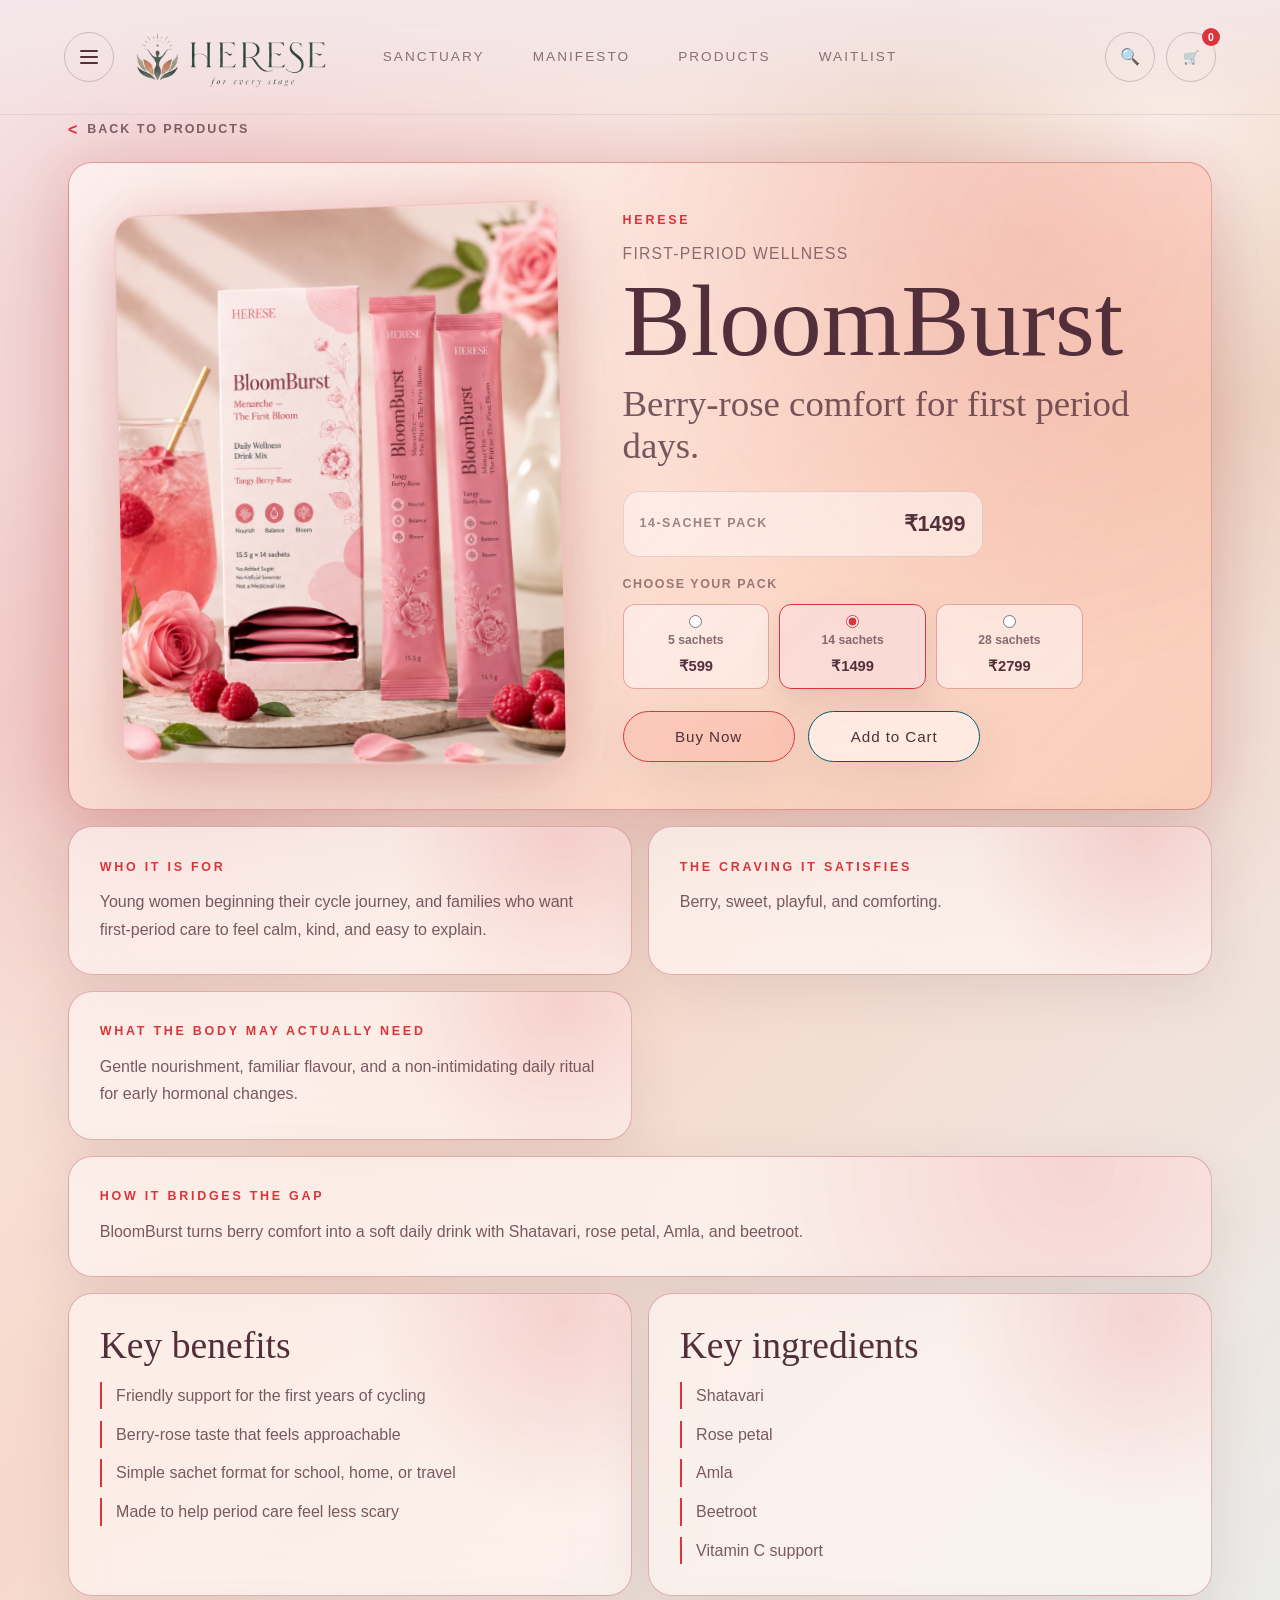
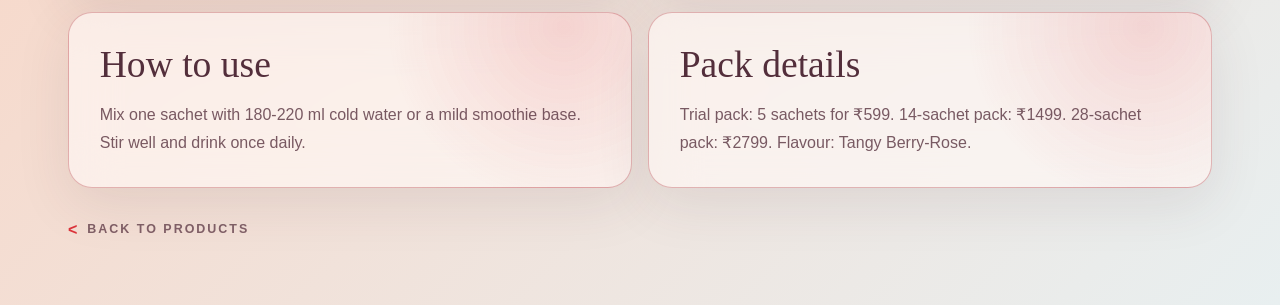
==== products/bloomburst.html @ 7f107f5d "Tune tablet nav and mobile performance" ====
<!DOCTYPE html>
<html lang="en">
<head>
  <meta charset="UTF-8" />
  <meta name="viewport" content="width=device-width, initial-scale=1.0" />
  <title>BloomBurst | HERESE Product Detail</title>
  <meta name="description" content="BloomBurst by HERESE - first-period wellness in a gentle berry-rose daily ritual." />
  <link rel="icon" type="image/svg+xml" href="../assets/favicon.svg" />
  <link rel="stylesheet" href="../css/index.css?v=tablet-nav-perf-20260602a" />
</head>
<body class="product-page" data-product="bloomburst">
  <nav id="main-nav" class="main-nav" aria-label="Primary">
    <a class="nav-logo" href="../index.html#hero" aria-label="HERESE home">
      <img src="../assets/herese_horizontal_no_bg.png?v=herese-png-20260601a" alt="HERESE for every stage" class="nav-logo-img" width="625" height="191" decoding="async" fetchpriority="high" />
    </a>
    <div class="nav-links">
      <a href="../index.html#hero">Sanctuary</a>
      <a href="../index.html#manifesto">Manifesto</a>
      <a href="../index.html#lifecycle">Products</a>
      <a href="../index.html#waitlist">Waitlist</a>
    </div>
    <div class="nav-actions">
      <a id="search-btn" class="nav-icon-btn search-btn" href="../index.html#lifecycle" aria-label="Search products">
        <span class="search-icon" aria-hidden="true">&#128269;</span>
      </a>
      <button id="cart-btn" class="cart-btn" type="button" aria-label="Open cart" aria-haspopup="dialog" aria-controls="cart-drawer" aria-expanded="false">
        <span class="cart-icon" aria-hidden="true">&#128722;</span>
        <span id="cart-count" class="cart-count" aria-live="polite" aria-atomic="true">0</span>
      </button>
    </div>
  </nav>

  <div id="cart-drawer" class="cart-drawer" role="dialog" aria-modal="true" aria-labelledby="cart-title" aria-hidden="true">
    <div class="cart-overlay" aria-hidden="true"></div>
    <div class="cart-content glass-card">
      <div class="cart-header">
        <h3 id="cart-title">Your Sanctuary Selection</h3>
        <button id="close-cart" class="close-btn" type="button" aria-label="Close cart">&times;</button>
      </div>
      <div id="cart-items" class="cart-items">
        <p class="empty-msg">Your cart is empty. Add a craving ritual.</p>
      </div>
      <div class="cart-footer">
        <div class="cart-total">
          <span>Total</span>
          <span id="total-amount" aria-live="polite">₹0</span>
        </div>
        <button id="checkout-btn" class="btn-liquid btn-primary full-width" type="button" disabled aria-disabled="true">
          <span class="btn-text">Proceed to Checkout</span>
          <span class="btn-shimmer"></span>
        </button>
        <p id="checkout-note" class="cart-note" aria-live="polite"></p>
      </div>
    </div>
  </div>

  <main class="product-detail-main">
    <a class="back-to-products" href="../index.html#lifecycle">Back to Products</a>
    <section class="product-detail-hero glass-card" aria-labelledby="product-name">
      <figure class="product-image-frame">
        <img id="product-image" class="product-detail-image" src="" alt="" width="1122" height="1402" decoding="async" fetchpriority="high" />
      </figure>
      <div class="product-detail-copy">
        <span id="product-brand" class="product-brand">HERESE</span>
        <p id="product-stage" class="product-stage"></p>
        <h1 id="product-name" class="product-detail-title"></h1>
        <p id="product-headline" class="product-headline"></p>
        <div class="product-price-row" aria-label="Product price">
          <span id="product-price-label"></span>
          <strong id="product-price"></strong>
        </div>
        <div class="product-action-row">
          <button id="product-buy-now" class="btn-liquid btn-primary" type="button" data-product-action>
            <span class="btn-text">Buy Now</span>
            <span class="btn-shimmer"></span>
          </button>
          <button id="product-add-cart" class="btn-liquid btn-secondary" type="button" data-product-action>
            <span class="btn-text">Add to Cart</span>
            <span class="btn-shimmer"></span>
          </button>
        </div>
      </div>
    </section>
    <section class="product-info-grid" aria-label="Product details">
      <article class="product-info-card glass-card"><span class="product-card-kicker">Who it is for</span><p id="product-for"></p></article>
      <article class="product-info-card glass-card"><span class="product-card-kicker">The craving it satisfies</span><p id="product-craving"></p></article>
      <article class="product-info-card glass-card"><span class="product-card-kicker">What the body may actually need</span><p id="product-need"></p></article>
      <article class="product-info-card glass-card product-info-card--wide"><span class="product-card-kicker">How it bridges the gap</span><p id="product-bridge"></p></article>
    </section>
    <section class="product-deep-grid" aria-label="Benefits ingredients and use">
      <article class="product-info-card glass-card"><h2>Key benefits</h2><ul id="product-benefits" class="product-detail-list"></ul></article>
      <article class="product-info-card glass-card"><h2>Key ingredients</h2><ul id="product-ingredients" class="product-detail-list"></ul></article>
      <article class="product-info-card glass-card"><h2>How to use</h2><p id="product-how"></p></article>
      <article class="product-info-card glass-card"><h2>Pack details</h2><p id="product-pack"></p></article>
    </section>
    <a class="back-to-products back-to-products--bottom" href="../index.html#lifecycle">Back to Products</a>
  </main>
  <script src="../js/site-ui.js?v=search-scroll-lock-20260602b" defer></script>
  <script src="../js/product-page.js?v=craving-packs-20260601a" defer></script>
</body>
</html>
---- css/index.css ----
/* ═══════════════════════════════════════════════════════════
   NECTARLY — THE SANCTUARY
   Design System: "Ethereal Botanical Sanctuary meets Biotech-Luxe"
   ═══════════════════════════════════════════════════════════ */

/* ─── DESIGN TOKENS ─── */
:root {
  --poppy-red: #DC343B;
  --crimson-pantone: #AE0F36;
  --chili-oil: #8F3D37;
  --crown-blue: #464B65;
  --bronze-mist: #9C7E41;
  --winterberry: #BE394F;
  --primrose-pink: #EED4D9;
  --lyons-blue: #005871;
  --fig: #532E3B;
  --pantone-162c: #FFBE9F;
  --pantone-9580c: #E1EFCE;
  --petal-cream: #F9D4C5;
  --orchid-mist: #E8D3EF;
  --aqua-mist: #D5EEF0;

  --ochre: var(--poppy-red);
  --ochre-glow: rgba(220, 52, 59, 0.22);
  --terracotta: var(--chili-oil);
  --terracotta-glow: rgba(143, 61, 55, 0.2);
  --deep-sage: var(--lyons-blue);
  --sage-glow: rgba(0, 88, 113, 0.18);
  --incandescent-rose: var(--winterberry);
  --rose-glow: rgba(190, 57, 79, 0.2);
  --warm-cream: var(--fig);
  --midnight: var(--primrose-pink);
  --midnight-deep: #F3E7EA;
  --dawn: var(--primrose-pink);
  --gold: var(--bronze-mist);
  --gold-glow: rgba(156, 126, 65, 0.22);

  /* Glass */
  --glass-bg: rgba(238, 212, 217, 0.58);
  --glass-border: rgba(83, 46, 59, 0.22);
  --glass-blur: 24px;

  /* Typography */
  --font-serif: 'Cormorant Garamond', 'Georgia', serif;
  --font-sans: 'Inter', -apple-system, sans-serif;

  /* Spacing */
  --section-pad: clamp(4rem, 10vh, 8rem);
  --content-max: 1200px;

  /* Transitions */
  --ease-silk: cubic-bezier(0.25, 0.46, 0.45, 0.94);
  --ease-bounce: cubic-bezier(0.34, 1.56, 0.64, 1);
}

/* ─── RESET ─── */
*, *::before, *::after { box-sizing: border-box; margin: 0; padding: 0; }

.sr-only {
  position: absolute;
  width: 1px;
  height: 1px;
  padding: 0;
  margin: -1px;
  overflow: hidden;
  clip: rect(0, 0, 0, 0);
  white-space: nowrap;
  border: 0;
}

html {
  scroll-behavior: auto; /* Lenis handles this */
  -webkit-font-smoothing: antialiased;
  -moz-osx-font-smoothing: grayscale;
}

body {
  font-family: var(--font-sans);
  color: var(--warm-cream);
  background: var(--midnight-deep);
  overflow-x: hidden;
  line-height: 1.6;
}

body.cart-open { overflow: hidden; }

a:focus-visible,
button:focus-visible,
input:focus-visible {
  outline: 2px solid #005871;
  outline-offset: 4px;
}

/* ─── 3D CANVAS ─── */
#sanctuary-canvas {
  backface-visibility: hidden;
  contain: strict;
  position: fixed;
  top: 0;
  left: 0;
  transform: translateZ(0);
  width: 100vw;
  height: 100vh;
  z-index: 0;
  pointer-events: none;
}

/* ─── ENTRANCE OVERLAY ─── */
/* ─── BUTTONS: LIQUID MORPHISM ─── */
.btn-liquid {
  position: relative;
  display: inline-flex;
  align-items: center;
  justify-content: center;
  padding: 1rem 2.5rem;
  border: 1px solid rgba(83, 46, 59, 0.28);
  border-radius: 60px;
  background: rgba(255, 247, 244, 0.66);
  backdrop-filter: blur(12px);
  color: #532E3B;
  font-family: var(--font-sans);
  font-size: 0.95rem;
  font-weight: 500;
  letter-spacing: 0.06em;
  cursor: pointer;
  overflow: hidden;
  box-shadow: 0 16px 54px rgba(83, 46, 59, 0.1);
  transition: all 0.5s var(--ease-silk);
}

.btn-liquid:hover {
  border-color: #DC343B;
  background: rgba(220, 52, 59, 0.08);
  transform: translateY(-2px);
  box-shadow: 0 8px 28px rgba(220, 52, 59, 0.16), 0 0 42px rgba(83, 46, 59, 0.06);
}

.btn-liquid:disabled,
.btn-liquid[aria-disabled="true"] {
  cursor: not-allowed;
  opacity: 0.45;
  transform: none;
  box-shadow: none;
}

.btn-shimmer {
  position: absolute;
  inset: 0;
  background: linear-gradient(120deg, transparent 30%, rgba(255,255,255,0.08) 50%, transparent 70%);
  transform: translateX(-100%);
  transition: transform 0.8s var(--ease-silk);
}

.btn-liquid:hover .btn-shimmer { transform: translateX(100%); }

.btn-primary { border-color: #DC343B; background: rgba(220, 52, 59, 0.09); }
.btn-primary:hover { background: rgba(220, 52, 59, 0.17); border-color: #DC343B; box-shadow: 0 8px 28px rgba(220, 52, 59, 0.18); }

.btn-secondary { border-color: #005871; }
.btn-secondary:hover { border-color: #005871; background: rgba(0, 88, 113, 0.12); box-shadow: 0 8px 28px rgba(0, 88, 113, 0.18); }

.btn-accent { border-color: #532E3B; background: rgba(83, 46, 59, 0.08); }
.btn-accent:hover { background: rgba(83, 46, 59, 0.16); box-shadow: 0 8px 28px rgba(83, 46, 59, 0.18); }


/* ─── SCROLL CONTAINER ─── */
.scroll-container {
  position: relative;
  z-index: 10;
  transition: opacity 1s var(--ease-silk);
}

/* ─── SECTIONS ─── */
.section {
  min-height: 100vh;
  display: flex;
  align-items: center;
  justify-content: center;
  padding: var(--section-pad) clamp(1.5rem, 5vw, 4rem);
  position: relative;
}

.section-label {
  display: inline-block;
  font-family: var(--font-sans);
  font-size: clamp(0.72rem, 0.95vw, 0.84rem);
  font-weight: 700;
  letter-spacing: 0.22em;
  text-transform: uppercase;
  color: rgba(174, 15, 54, 0.82);
  margin-bottom: 1.2rem;
  opacity: 0.88;
  text-shadow: none;
}

/* ─── GLASS CARD ─── */
:where(.ritual-copy, .lifecycle-header, .transparency-header, .waitlist-content, .gift-content, .testimonials-content, .footer-content) {
  isolation: isolate;
  position: relative;
  text-shadow: none;
}

:where(.ritual-copy, .lifecycle-header, .transparency-header, .waitlist-content, .gift-content, .testimonials-content, .footer-content)::before {
  background:
    radial-gradient(ellipse at 46% 62%, rgba(220, 52, 59, 0.12), transparent 68%),
    radial-gradient(ellipse at 58% 54%, rgba(0, 88, 113, 0.08), transparent 72%),
    radial-gradient(ellipse at 50% 46%, rgba(255, 247, 244, 0.18), transparent 70%);
  content: '';
  filter: blur(54px);
  inset: -2.6rem -4.4rem -3rem;
  opacity: 0.78;
  pointer-events: none;
  position: absolute;
  z-index: -1;
}

.glass-card {
  background: rgba(255, 247, 244, 0.66);
  border: 1px solid rgba(83, 46, 59, 0.22);
  border-radius: 24px;
  padding: clamp(2rem, 4vw, 3.5rem);
  backdrop-filter: blur(var(--glass-blur));
  -webkit-backdrop-filter: blur(var(--glass-blur));
  box-shadow: 0 16px 54px rgba(83, 46, 59, 0.1);
  transition: all 0.5s var(--ease-silk);
}

.glass-card:hover {
  border-color: rgba(83, 46, 59, 0.36);
  background: rgba(255, 247, 244, 0.78);
  box-shadow: 0 12px 42px rgba(83, 46, 59, 0.13);
}

/* ─── HERO ─── */
.section--hero {
  min-height: 86vh;
  flex-direction: column;
  text-align: center;
  padding-bottom: 2rem;
  padding-top: 12vh;
}

.hero-content {
  isolation: isolate;
  max-width: 900px;
  padding: clamp(1rem, 3vw, 2rem);
  position: relative;
  z-index: 2;
}

.hero-content::before {
  position: absolute;
  inset: -3.5rem -5rem -1.5rem;
  z-index: -1;
  background:
    radial-gradient(circle at 50% 44%, rgba(255, 247, 244, 0.54), rgba(255, 190, 159, 0.2) 36%, transparent 68%),
    radial-gradient(circle at 35% 62%, rgba(238, 212, 217, 0.24), transparent 52%),
    radial-gradient(circle at 66% 58%, rgba(174, 15, 54, 0.12), transparent 48%);
  content: '';
  filter: blur(22px);
  pointer-events: none;
}

.hero-headline {
  color: #3F2430;
  font-family: var(--font-serif);
  font-weight: 300;
  isolation: isolate;
  line-height: 1.15;
  margin-bottom: 1.8rem;
  padding: clamp(0.65rem, 1.5vw, 1.2rem) clamp(1rem, 3vw, 2.5rem);
  position: relative;
  text-shadow:
    0 1px 0 rgba(255, 247, 244, 0.78),
    0 0 18px rgba(255, 247, 244, 0.9),
    0 8px 28px rgba(83, 46, 59, 0.2);
}

.hero-headline::before {
  background:
    radial-gradient(ellipse at 50% 48%, rgba(255, 247, 244, 0.46), rgba(255, 247, 244, 0.22) 42%, transparent 72%),
    radial-gradient(ellipse at 44% 42%, rgba(255, 190, 159, 0.16), transparent 68%),
    radial-gradient(ellipse at 62% 56%, rgba(238, 212, 217, 0.16), transparent 68%);
  border-radius: 0;
  box-shadow: none;
  content: '';
  filter: blur(30px);
  inset: -0.4em -0.35em -0.24em;
  opacity: 0.82;
  position: absolute;
  transform: scale(1.08);
  z-index: -1;
}

.hero-headline .line {
  display: block;
  font-size: clamp(2rem, 5.5vw, 4rem);
  opacity: 0;
  position: relative;
  transform: translateY(40px);
  z-index: 1;
}

.hero-headline .highlight {
  color: #B62543;
  font-weight: 500;
  font-style: italic;
  text-shadow:
    0 1px 0 rgba(255, 247, 244, 0.82),
    0 0 18px rgba(220, 52, 59, 0.3),
    0 0 34px rgba(255, 190, 159, 0.28);
}

.hero-sub {
  background: rgba(255, 247, 244, 0.42);
  border: 1px solid rgba(255, 247, 244, 0.38);
  border-radius: 999px;
  box-shadow: 0 0 30px rgba(255, 247, 244, 0.34);
  display: inline-block;
  font-size: clamp(1rem, 2vw, 1.25rem);
  font-weight: 300;
  opacity: 0;
  padding: 0.55rem 1.1rem;
  transform: translateY(20px);
  color: rgba(63, 36, 48, 0.82);
  max-width: 600px;
  margin: 0 auto 2.5rem;
  text-shadow: 0 1px 0 rgba(255, 247, 244, 0.72);
  line-height: 1.7;
  text-shadow:
    0 0 14px rgba(255, 190, 159, 0.22),
    0 4px 22px rgba(83, 46, 59, 0.14);
  filter: drop-shadow(0 0 12px rgba(255, 190, 159, 0.18));
}

.hero-ctas {
  display: flex;
  gap: 1rem;
  justify-content: center;
  flex-wrap: wrap;
  opacity: 0;
  transform: translateY(20px);
}

.scroll-hint {
  position: absolute;
  bottom: 3rem;
  left: 50%;
  transform: translateX(-50%);
  display: none;
  flex-direction: column;
  align-items: center;
  gap: 0.8rem;
  opacity: 0;
  animation: fadeInUp 1s 3s var(--ease-silk) forwards;
}

.scroll-hint span {
  font-size: 0.7rem;
  letter-spacing: 0.15em;
  text-transform: uppercase;
  opacity: 0.4;
}

.scroll-hint-line {
  width: 1px;
  height: 50px;
  background: linear-gradient(to bottom, transparent, rgba(156, 126, 65, 0.54), transparent);
  animation: scrollPulse 2s ease-in-out infinite;
}

/* ─── MANIFESTO ─── */
.section--manifesto {
  min-height: auto;
  padding-top: clamp(2rem, 5vh, 4.5rem);
}

.manifesto-content {
  max-width: 800px;
  text-align: center;
}

.manifesto-headline {
  font-family: var(--font-serif);
  font-size: clamp(1.8rem, 4vw, 3rem);
  font-weight: 400;
  line-height: 1.25;
  margin-bottom: 2rem;
  color: #532E3B;
}

.manifesto-text p {
  font-size: clamp(0.95rem, 1.5vw, 1.1rem);
  line-height: 1.85;
  margin-bottom: 1.2rem;
  color: rgba(83, 46, 59, 0.72);
}

.manifesto-text strong { color: var(--warm-cream); }
.manifesto-text em { color: #BE394F; font-style: italic; }

/* ─── PRODUCT RITUAL ─── */
.section--ritual {
  min-height: auto;
  padding-top: var(--section-pad);
  padding-bottom: var(--section-pad);
}

.ritual-content {
  display: grid;
  grid-template-columns: minmax(0, 0.85fr) minmax(360px, 1.15fr);
  gap: clamp(2rem, 6vw, 5rem);
  align-items: center;
  max-width: var(--content-max);
  width: 100%;
}

.ritual-copy {
  max-width: 480px;
}

.ritual-title {
  font-family: var(--font-serif);
  font-size: clamp(2rem, 4vw, 3.2rem);
  font-weight: 400;
  line-height: 1.15;
  margin-bottom: 1.2rem;
}

.ritual-copy p {
  color: rgba(83, 46, 59, 0.78);
  font-size: 1rem;
  font-weight: 300;
  line-height: 1.8;
}

.ritual-points {
  display: grid;
  gap: 0.75rem;
  margin-top: 1.8rem;
}

.ritual-point {
  border-left: 2px solid #BE394F;
  color: rgba(83, 46, 59, 0.78);
  font-size: 0.9rem;
  letter-spacing: 0.03em;
  padding-left: 1rem;
}

.ritual-gallery {
  display: grid;
  grid-template-columns: 1.08fr 0.82fr;
  gap: 1rem;
  align-items: end;
}

.ritual-image {
  backface-visibility: hidden;
  background: rgba(83, 46, 59, 0.05);
  border: 1px solid rgba(83, 46, 59, 0.12);
  border-radius: 20px;
  box-shadow: 0 20px 60px rgba(0, 0, 0, 0.28);
  margin: 0;
  overflow: hidden;
}

.ritual-image--primary { transform: translateY(-1rem); }

.ritual-image img {
  aspect-ratio: 4 / 5;
  display: block;
  height: 100%;
  object-fit: cover;
  object-position: center;
  width: 100%;
}

/* ─── LIFECYCLE ─── */
.section--lifecycle {
  flex-direction: column;
  min-height: auto;
  padding-bottom: 0;
}

.lifecycle-header {
  text-align: center;
  max-width: 700px;
  margin: 0 auto 4rem;
}

.lifecycle-title {
  font-family: var(--font-serif);
  font-size: clamp(1.8rem, 4vw, 3rem);
  font-weight: 400;
  line-height: 1.2;
  margin-bottom: 1rem;
}

.lifecycle-intro {
  font-size: 1.05rem;
  color: rgba(83, 46, 59, 0.76);
  font-weight: 300;
}

.phase-panel {
  min-height: 60vh;
  display: flex;
  align-items: center;
  justify-content: center;
  gap: clamp(1.25rem, 4vw, 4rem);
  perspective: 1200px;
  padding: 2rem clamp(1rem, 5vw, 4rem);
  width: 100%;
  max-width: var(--content-max);
  margin: 0 auto;
  overflow: visible;
}

.phase-panel:nth-of-type(even) {
  justify-content: flex-start;
}

.phase-panel:nth-of-type(odd) {
  justify-content: flex-end;
}

.phase-content {
  max-width: 600px;
  width: 100%;
  position: relative;
  overflow: hidden;
  z-index: 2;
  background:
    radial-gradient(circle at 88% 8%, color-mix(in srgb, var(--phase-color, #BE394F) 18%, transparent), transparent 34%),
    linear-gradient(135deg, var(--phase-card-start, rgba(238, 212, 217, 0.66)), var(--phase-card-end, rgba(249, 212, 197, 0.42)));
  border-color: var(--phase-border, rgba(83, 46, 59, 0.22));
  box-shadow: 0 18px 54px var(--phase-shadow, rgba(83, 46, 59, 0.12));
}

.phase-content:hover {
  border-color: var(--phase-color, #BE394F);
  box-shadow: 0 20px 64px var(--phase-shadow, rgba(83, 46, 59, 0.18));
  transform: translateY(-4px);
}

.phase-product-floater {
  animation: phaseFloatRight 7.4s ease-in-out infinite;
  aspect-ratio: 4 / 5;
  backface-visibility: hidden;
  border: 1px solid color-mix(in srgb, var(--phase-color, #BE394F) 34%, rgba(255, 247, 244, 0.35));
  border-radius: 22px;
  box-shadow:
    0 28px 80px color-mix(in srgb, var(--phase-shadow, rgba(83, 46, 59, 0.18)) 80%, rgba(0, 0, 0, 0.18)),
    0 0 38px color-mix(in srgb, var(--phase-color, #BE394F) 18%, transparent);
  flex: 0 0 clamp(210px, 24vw, 360px);
  margin: 0;
  max-width: 36vw;
  overflow: hidden;
  position: relative;
  transform-style: preserve-3d;
  will-change: transform;
  z-index: 1;
}

.phase-panel:nth-of-type(even) .phase-product-floater {
  animation-name: phaseFloatLeft;
}

.phase-panel:nth-of-type(odd) .phase-product-floater {
  order: -1;
}

.phase-product-floater img {
  display: block;
  height: 100%;
  object-fit: cover;
  object-position: center;
  transform: scale(1.015);
  width: 100%;
}

.phase-panel:hover .phase-product-floater {
  filter: brightness(1.04) saturate(1.04);
}

@keyframes phaseFloatLeft {
  0%, 100% {
    transform: translate3d(0, 0, 42px) rotateY(-10deg) rotateZ(1.6deg);
  }
  50% {
    transform: translate3d(0, -18px, 74px) rotateY(-5deg) rotateZ(-1deg);
  }
}

@keyframes phaseFloatRight {
  0%, 100% {
    transform: translate3d(0, 0, 42px) rotateY(10deg) rotateZ(-1.6deg);
  }
  50% {
    transform: translate3d(0, -18px, 74px) rotateY(5deg) rotateZ(1deg);
  }
}

@keyframes phaseFloatMobile {
  0%, 100% {
    transform: translate3d(0, 0, 34px) rotateY(4deg) rotateZ(-0.8deg);
  }
  50% {
    transform: translate3d(0, -12px, 54px) rotateY(-3deg) rotateZ(0.8deg);
  }
}

.phase-panel[data-phase="menarche"] {
  --phase-color: #DC343B;
  --phase-card-start: rgba(255, 190, 159, 0.5);
  --phase-card-end: rgba(238, 212, 217, 0.68);
  --phase-border: rgba(220, 52, 59, 0.28);
  --phase-shadow: rgba(220, 52, 59, 0.15);
}

.phase-panel[data-phase="periods"] {
  --phase-color: #8F3D37;
  --phase-card-start: rgba(143, 61, 55, 0.16);
  --phase-card-end: rgba(238, 212, 217, 0.68);
  --phase-border: rgba(143, 61, 55, 0.3);
  --phase-shadow: rgba(143, 61, 55, 0.16);
}

.phase-panel[data-phase="pcos"] {
  --phase-color: #005871;
  --phase-card-start: rgba(225, 239, 206, 0.58);
  --phase-card-end: rgba(213, 238, 240, 0.48);
  --phase-border: rgba(0, 88, 113, 0.28);
  --phase-shadow: rgba(0, 88, 113, 0.14);
}

.phase-panel[data-phase="perimenopause"] {
  --phase-color: #464B65;
  --phase-card-start: rgba(232, 211, 239, 0.56);
  --phase-card-end: rgba(238, 212, 217, 0.56);
  --phase-border: rgba(70, 75, 101, 0.28);
  --phase-shadow: rgba(70, 75, 101, 0.14);
}

.phase-panel[data-phase="menopause"] {
  --phase-color: #9C7E41;
  --phase-card-start: rgba(255, 190, 159, 0.42);
  --phase-card-end: rgba(225, 239, 206, 0.44);
  --phase-border: rgba(156, 126, 65, 0.32);
  --phase-shadow: rgba(156, 126, 65, 0.15);
}

.phase-panel[data-phase="lunasync"] {
  --phase-color: #532E3B;
  --phase-card-start: rgba(70, 75, 101, 0.18);
  --phase-card-end: rgba(213, 238, 240, 0.42);
  --phase-border: rgba(83, 46, 59, 0.32);
  --phase-shadow: rgba(83, 46, 59, 0.16);
}

.phase-panel[data-phase="lunasync"] .luna-card {
  background:
    radial-gradient(circle at 88% 8%, rgba(83, 46, 59, 0.18), transparent 34%),
    linear-gradient(135deg, var(--phase-card-start), var(--phase-card-end));
  border-color: var(--phase-border);
}

.phase-panel[data-phase="lunasync"] .luna-card:hover,
.phase-panel[data-phase="lunasync"] .luna-card:focus-within {
  background:
    radial-gradient(circle at 88% 8%, rgba(83, 46, 59, 0.26), transparent 34%),
    linear-gradient(135deg, rgba(70, 75, 101, 0.26), rgba(213, 238, 240, 0.56));
  border-color: var(--phase-color);
  box-shadow: 0 20px 64px var(--phase-shadow), 0 0 34px rgba(83, 46, 59, 0.12);
  filter: brightness(1.04) saturate(1.05);
  transform: translateY(-4px);
}

.phase-badge {
  position: absolute;
  top: -10px;
  right: 20px;
  font-family: var(--font-serif);
  font-size: 5rem;
  font-weight: 700;
  color: var(--phase-color, var(--ochre));
  opacity: 0.1;
  line-height: 1;
}

.phase-name {
  font-family: var(--font-serif);
  font-size: clamp(2rem, 4vw, 2.8rem);
  font-weight: 500;
  margin-bottom: 0.3rem;
  background: linear-gradient(135deg, #532E3B, var(--phase-color, #BE394F));
  -webkit-background-clip: text;
  -webkit-text-fill-color: transparent;
  background-clip: text;
}

.phase-stage {
  font-size: 0.8rem;
  font-weight: 600;
  letter-spacing: 0.15em;
  text-transform: uppercase;
  color: var(--phase-color, #8F3D37);
  opacity: 0.7;
  margin-bottom: 1.5rem;
}

.phase-desc {
  font-size: 1rem;
  line-height: 1.8;
  color: rgba(83, 46, 59, 0.78);
  margin-bottom: 1.5rem;
}

.phase-ingredients {
  display: flex;
  flex-wrap: wrap;
  gap: 0.5rem;
  margin-bottom: 1.2rem;
}

.ingredient-tag {
  display: inline-block;
  padding: 0.35rem 0.9rem;
  border-radius: 30px;
  border: 1px solid rgba(83, 46, 59, 0.18);
  font-size: 0.78rem;
  font-weight: 500;
  letter-spacing: 0.04em;
  color: rgba(83, 46, 59, 0.72);
  background: rgba(238, 212, 217, 0.35);
  transition: all 0.3s var(--ease-silk);
}

.ingredient-tag:hover {
  border-color: #005871;
  color: #005871;
  background: rgba(0, 88, 113, 0.08);
}

.phase-flavor {
  font-size: 0.9rem;
  font-style: italic;
  opacity: 0.76;
}

.phase-pack-options {
  display: grid;
  gap: 0.55rem;
  grid-template-columns: repeat(3, minmax(0, 1fr));
  margin: 1.3rem 0 1rem;
}

.phase-pack-option,
.product-pack-option {
  align-items: center;
  background: rgba(255, 247, 244, 0.56);
  border: 1px solid color-mix(in srgb, var(--phase-color, var(--product-accent, #BE394F)) 24%, rgba(83, 46, 59, 0.16));
  border-radius: 12px;
  cursor: pointer;
  display: grid;
  gap: 0.24rem;
  min-height: 78px;
  padding: 0.62rem 0.55rem;
  text-align: center;
  transition: border-color 0.25s var(--ease-silk), box-shadow 0.25s var(--ease-silk), transform 0.25s var(--ease-silk);
}

.phase-pack-option:hover,
.product-pack-option:hover {
  border-color: var(--phase-color, var(--product-accent, #BE394F));
  box-shadow: 0 10px 24px color-mix(in srgb, var(--phase-shadow, rgba(83, 46, 59, 0.16)) 70%, transparent);
  transform: translateY(-2px);
}

.phase-pack-option input,
.product-pack-option input {
  accent-color: var(--phase-color, var(--product-accent, #BE394F));
  justify-self: center;
  margin: 0;
}

.phase-pack-option span,
.product-pack-option span {
  color: rgba(83, 46, 59, 0.68);
  font-size: 0.76rem;
  font-weight: 600;
}

.phase-pack-option strong,
.product-pack-option strong {
  color: #532E3B;
  font-size: 0.92rem;
  font-weight: 800;
}

.phase-pack-option:has(input:checked),
.product-pack-option:has(input:checked) {
  background: color-mix(in srgb, var(--phase-color, var(--product-accent, #BE394F)) 10%, rgba(255, 247, 244, 0.72));
  border-color: var(--phase-color, var(--product-accent, #BE394F));
  box-shadow: 0 12px 30px color-mix(in srgb, var(--phase-shadow, rgba(83, 46, 59, 0.16)) 72%, transparent);
}

.luna-card {
  background:
    radial-gradient(circle at 88% 8%, rgba(83, 46, 59, 0.18), transparent 34%),
    linear-gradient(135deg, var(--phase-card-start, rgba(70, 75, 101, 0.18)), var(--phase-card-end, rgba(213, 238, 240, 0.42)));
  border-color: var(--phase-border, rgba(83, 46, 59, 0.32));
}

/* ─── TRANSPARENCY LAB ─── */
.section--transparency {
  flex-direction: column;
  min-height: auto;
  overflow: hidden;
  padding-top: calc(var(--section-pad) + 2rem);
  padding-bottom: var(--section-pad);
  position: relative;
  isolation: isolate;
}

.section--transparency::before {
  background:
    radial-gradient(ellipse at 50% 36%, rgba(0, 88, 113, 0.12), transparent 70%),
    radial-gradient(ellipse at 34% 62%, rgba(220, 52, 59, 0.09), transparent 74%),
    radial-gradient(ellipse at 70% 66%, rgba(156, 126, 65, 0.08), transparent 76%);
  content: '';
  filter: blur(74px);
  inset: -4rem -12vw;
  opacity: 0.74;
  pointer-events: none;
  position: absolute;
  z-index: 0;
}

.transparency-header {
  text-align: center;
  max-width: 700px;
  margin: 0 auto 4rem;
  position: relative;
  z-index: 1;
}

.transparency-title {
  font-family: var(--font-serif);
  font-size: clamp(1.95rem, 3.8vw, 3.35rem);
  font-style: italic;
  font-weight: 520;
  line-height: 1.2;
  color: #3F2430;
  text-shadow: 0 14px 42px rgba(190, 57, 79, 0.16);
}

.transparency-title em {
  color: #005871;
  font-weight: 600;
}

.ingredient-grid {
  display: grid;
  grid-template-columns: repeat(auto-fit, minmax(300px, 1fr));
  gap: 1.2rem;
  max-width: var(--content-max);
  position: relative;
  width: 100%;
  z-index: 1;
}

.ingredient-card {
  background:
    radial-gradient(circle at 50% 0%, rgba(255, 247, 244, 0.86), rgba(255, 247, 244, 0.74) 44%, rgba(238, 212, 217, 0.68) 100%);
  border-color: rgba(83, 46, 59, 0.3);
  box-shadow:
    0 18px 52px rgba(190, 57, 79, 0.12),
    0 0 0 1px rgba(255, 247, 244, 0.42) inset;
  min-height: 220px;
  position: relative;
  text-align: center;
  cursor: default;
  transition: all 0.5s var(--ease-silk);
}

.ingredient-card:hover {
  transform: translateY(-6px);
}

.ingredient-visual {
  font-size: 3.6rem;
  margin-bottom: 1rem;
  filter: saturate(1.15) drop-shadow(0 10px 24px rgba(0, 88, 113, 0.14));
  transition: all 0.4s var(--ease-silk);
}

.ingredient-card:hover .ingredient-visual {
  transform: scale(1.15);
  filter: saturate(1.2);
}

.ingredient-card h4 {
  font-family: var(--font-serif);
  font-size: 1.48rem;
  font-style: italic;
  font-weight: 600;
  margin-bottom: 0.6rem;
  color: #3F2430;
  text-shadow: none;
}

.ingredient-card p {
  font-size: 0.98rem;
  line-height: 1.7;
  color: rgba(63, 36, 48, 0.82);
  font-weight: 500;
}

/* ─── WAITLIST ─── */
.section--waitlist {
  flex-direction: column;
  min-height: auto;
  position: relative;
  isolation: isolate;
  padding-bottom: clamp(0.8rem, 2vh, 1.5rem);
  overflow: hidden;
  text-align: center;
}

.section--waitlist::before {
  background:
    radial-gradient(ellipse at 50% 54%, rgba(0, 88, 113, 0.12), transparent 72%),
    radial-gradient(ellipse at 38% 72%, rgba(190, 57, 79, 0.09), transparent 76%),
    radial-gradient(ellipse at 66% 70%, rgba(156, 126, 65, 0.08), transparent 76%);
  content: '';
  filter: blur(76px);
  inset: -6rem -12vw;
  opacity: 0.74;
  pointer-events: none;
  position: absolute;
  z-index: 0;
}

.waitlist-content {
  max-width: 600px;
  position: relative;
  z-index: 1;
}

.waitlist-title {
  font-family: var(--font-serif);
  font-size: clamp(2rem, 4vw, 3.55rem);
  font-style: italic;
  font-weight: 540;
  line-height: 1.12;
  color: #3F2430;
  margin-bottom: 0.8rem;
  text-shadow: 0 14px 42px rgba(0, 88, 113, 0.14);
}

.waitlist-sub {
  font-size: clamp(1.1rem, 1.6vw, 1.28rem);
  color: rgba(63, 36, 48, 0.82);
  margin-bottom: 2rem;
  font-weight: 500;
}

.waitlist-counter {
  display: flex;
  flex-direction: column;
  align-items: center;
  margin-bottom: 2.5rem;
}

.counter-number {
  font-family: var(--font-serif);
  font-size: clamp(2.5rem, 6vw, 4rem);
  font-weight: 600;
  background: linear-gradient(135deg, #DC343B, #532E3B, #005871);
  -webkit-background-clip: text;
  -webkit-text-fill-color: transparent;
  background-clip: text;
  text-shadow: none;
}

.counter-label {
  font-size: 0.8rem;
  letter-spacing: 0.2em;
  text-transform: uppercase;
  opacity: 0.5;
  margin-top: 0.3rem;
}

.waitlist-form { padding: 2rem; }

.form-group {
  display: flex;
  gap: 0.8rem;
  flex-wrap: wrap;
  justify-content: center;
}

.form-group input {
  flex: 1;
  min-width: 220px;
  padding: 1rem 1.5rem;
  border: 1px solid rgba(83, 46, 59, 0.24);
  border-radius: 60px;
  background: rgba(238, 212, 217, 0.5);
  color: #532E3B;
  font-family: var(--font-sans);
  font-size: 0.95rem;
  outline: none;
  transition: all 0.4s var(--ease-silk);
}

.form-group input::placeholder { color: rgba(83, 46, 59, 0.38); }

.form-group input:focus {
  border-color: #005871;
  background: rgba(0, 88, 113, 0.06);
  box-shadow: 0 0 26px rgba(0, 88, 113, 0.14);
}

.form-note {
  margin-top: 0.55rem;
  font-size: 0.75rem;
  opacity: 0.35;
}

.waitlist-success, .gift-success {
  padding: 2rem;
  animation: fadeInUp 0.8s var(--ease-silk);
}

.success-burst {
  font-size: 3rem;
  margin-bottom: 1rem;
  animation: burstPulse 1.5s ease-in-out infinite;
}

/* ─── GIFT A SNAP ─── */
.section--gift {
  flex-direction: column;
  min-height: auto;
  padding-top: clamp(1rem, 2.4vh, 1.8rem);
  padding-bottom: clamp(1rem, 2.4vh, 1.8rem);
  position: relative;
  isolation: isolate;
  overflow: hidden;
  text-align: center;
}

.section--gift::before {
  background:
    radial-gradient(ellipse at 50% 58%, rgba(190, 57, 79, 0.12), transparent 72%),
    radial-gradient(ellipse at 58% 48%, rgba(156, 126, 65, 0.08), transparent 76%),
    radial-gradient(ellipse at 38% 62%, rgba(0, 88, 113, 0.08), transparent 76%);
  content: '';
  filter: blur(76px);
  inset: -5rem -12vw;
  opacity: 0.74;
  pointer-events: none;
  position: absolute;
  z-index: 0;
}

.gift-content {
  max-width: 600px;
  position: relative;
  z-index: 1;
}

.gift-title {
  font-family: var(--font-serif);
  font-size: clamp(2rem, 3.9vw, 3.45rem);
  font-style: italic;
  font-weight: 540;
  line-height: 1.12;
  color: #3F2430;
  margin-bottom: 0.8rem;
  text-shadow: 0 14px 42px rgba(190, 57, 79, 0.16);
}

.gift-sub {
  font-size: clamp(1.1rem, 1.6vw, 1.28rem);
  color: rgba(63, 36, 48, 0.82);
  margin-bottom: 2rem;
  font-weight: 500;
}

.gift-form { padding: 2rem; }

/* ─── TESTIMONIALS ─── */
.section--testimonials {
  flex-direction: column;
  min-height: auto;
  padding: clamp(3rem, 6vh, 4.5rem) clamp(1rem, 5vw, 4rem) var(--section-pad);
  position: relative;
  isolation: isolate;
  overflow: hidden;
}

.section--testimonials::before {
  background:
    radial-gradient(ellipse at 50% 36%, rgba(190, 57, 79, 0.1), transparent 72%),
    radial-gradient(ellipse at 30% 50%, rgba(156, 126, 65, 0.08), transparent 76%),
    radial-gradient(ellipse at 72% 58%, rgba(0, 88, 113, 0.08), transparent 76%);
  content: '';
  filter: blur(76px);
  inset: -5rem -12vw -8rem;
  opacity: 0.72;
  pointer-events: none;
  position: absolute;
  z-index: 0;
}

.testimonials-content {
  max-width: var(--content-max);
  position: relative;
  width: 100%;
  text-align: center;
  z-index: 1;
}

.testimonials-title {
  font-family: var(--font-serif);
  font-size: clamp(2rem, 4vw, 3.55rem);
  font-style: italic;
  font-weight: 540;
  line-height: 1.12;
  color: #3F2430;
  margin-bottom: 3rem;
  text-shadow: 0 14px 42px rgba(156, 126, 65, 0.16);
}

.testimonial-bubbles {
  display: grid;
  grid-template-columns: repeat(auto-fit, minmax(280px, 1fr));
  gap: 1.5rem;
}

.testimonial-bubble {
  background: rgba(255, 247, 244, 0.72);
  border-color: rgba(83, 46, 59, 0.28);
  box-shadow: 0 16px 46px rgba(190, 57, 79, 0.12);
  text-align: left;
  transition: all 0.5s var(--ease-silk);
  cursor: default;
}

.testimonial-bubble:hover {
  transform: translateY(-4px) scale(1.02);
  border-color: #532E3B;
  box-shadow: 0 12px 34px rgba(83, 46, 59, 0.16);
}

.testimonial-text {
  font-family: var(--font-serif);
  font-size: clamp(1.08rem, 1.4vw, 1.26rem);
  font-style: italic;
  line-height: 1.7;
  color: rgba(63, 36, 48, 0.88);
  margin-bottom: 1rem;
}

.testimonial-author {
  font-size: 0.82rem;
  font-weight: 600;
  letter-spacing: 0.08em;
  color: #BE394F;
}

/* ─── FOOTER ─── */
.section--footer {
  min-height: 100vh;
  padding: clamp(5.4rem, 10vh, 7.4rem) clamp(1rem, 5vw, 4rem) clamp(3rem, 6vh, 4.5rem);
  border-top: 1px solid rgba(83, 46, 59, 0.1);
  position: relative;
  isolation: isolate;
  overflow: hidden;
}

.section--footer::before {
  background:
    radial-gradient(ellipse at 50% 62%, rgba(190, 57, 79, 0.12), transparent 70%),
    radial-gradient(ellipse at 58% 72%, rgba(0, 88, 113, 0.1), transparent 76%),
    radial-gradient(ellipse at 38% 76%, rgba(156, 126, 65, 0.09), transparent 78%);
  content: '';
  filter: blur(90px);
  inset: -7rem -14vw -5rem;
  opacity: 0.78;
  pointer-events: none;
  position: absolute;
  z-index: 0;
}

.footer-content {
  max-width: 980px;
  position: relative;
  width: 100%;
  text-align: center;
  z-index: 1;
}

.footer-content::before {
  background:
    radial-gradient(ellipse at 50% 70%, rgba(0, 88, 113, 0.1), transparent 72%),
    radial-gradient(ellipse at 40% 62%, rgba(190, 57, 79, 0.1), transparent 74%),
    radial-gradient(ellipse at 62% 36%, rgba(255, 247, 244, 0.14), transparent 70%);
  content: '';
  filter: blur(70px);
  inset: -4.5rem -7rem -5.5rem;
  opacity: 0.74;
  pointer-events: none;
  position: absolute;
  z-index: -1;
}

.footer-brand {
  margin-bottom: clamp(2.2rem, 4vw, 3.4rem);
}

.footer-logo-img {
  display: block;
  filter: drop-shadow(0 14px 42px rgba(23, 63, 58, 0.12));
  height: auto;
  margin: 0 auto 1.1rem;
  max-width: min(84vw, 560px);
  width: clamp(280px, 36vw, 560px);
}

.footer-tagline {
  color: rgba(63, 36, 48, 0.92);
  font-family: var(--font-serif);
  font-size: clamp(1.16rem, 2vw, 1.85rem);
  font-style: italic;
  font-weight: 520;
  letter-spacing: 0.01em;
  line-height: 1.12;
  opacity: 1;
  margin-bottom: 0;
  text-shadow: 0 14px 42px rgba(190, 57, 79, 0.16);
}

.footer-links {
  display: flex;
  gap: clamp(1.25rem, 3vw, 2.6rem);
  justify-content: center;
  flex-wrap: wrap;
  margin-bottom: 2.4rem;
}

.footer-link {
  color: rgba(63, 36, 48, 0.82);
  text-decoration: none;
  font-size: clamp(0.88rem, 1.05vw, 0.98rem);
  font-weight: 600;
  letter-spacing: 0.07em;
  transition: color 0.3s;
}

.footer-link:hover { color: #BE394F; }

.footer-audio-toggle { margin-bottom: 2.4rem; }

.btn-audio {
  display: inline-flex;
  align-items: center;
  gap: 0.5rem;
  padding: 0.74rem 1.45rem;
  border: 1px solid var(--glass-border);
  border-radius: 40px;
  background: var(--glass-bg);
  color: rgba(63, 36, 48, 0.78);
  font-size: 0.9rem;
  font-weight: 700;
  cursor: pointer;
  transition: all 0.3s;
}

.btn-audio:hover { border-color: #005871; color: #005871; }
.btn-audio.muted .audio-icon::after { content: ' (off)'; }

.footer-disclaimer {
  color: rgba(63, 36, 48, 0.82);
  font-size: clamp(0.78rem, 1vw, 0.9rem);
  font-weight: 600;
  line-height: 1.7;
  margin: 0 auto 1rem;
  max-width: 820px;
  text-shadow: 0 10px 30px rgba(0, 88, 113, 0.12);
}

.footer-copy {
  font-size: clamp(0.78rem, 1vw, 0.9rem);
  color: rgba(63, 36, 48, 0.96);
  font-weight: 700;
  letter-spacing: 0.03em;
  opacity: 1;
  text-shadow: 0 10px 30px rgba(190, 57, 79, 0.14);
}

/* ─── ANIMATIONS ─── */
@keyframes fadeInUp {
  from { opacity: 0; transform: translateY(30px); }
  to { opacity: 1; transform: translateY(0); }
}

@keyframes logoPulse {
  0%, 100% { filter: drop-shadow(0 0 18px rgba(83, 46, 59, 0.28)); }
  50% { filter: drop-shadow(0 0 28px rgba(190, 57, 79, 0.28)) drop-shadow(0 0 42px rgba(83, 46, 59, 0.2)); }
}

@keyframes scrollPulse {
  0%, 100% { opacity: 0.3; transform: scaleY(1); }
  50% { opacity: 0.8; transform: scaleY(1.3); }
}

@keyframes burstPulse {
  0%, 100% { transform: scale(1); }
  50% { transform: scale(1.3); }
}

@keyframes float {
  0%, 100% { transform: translateY(0); }
  50% { transform: translateY(-12px); }
}

/* ─── RESPONSIVE ─── */
@media (max-width: 768px) {
  .hero-headline .line { font-size: clamp(1.6rem, 7vw, 2.5rem); }
  .hero-ctas { flex-direction: column; align-items: center; }
  .ritual-content { grid-template-columns: 1fr; }
  .ritual-copy { max-width: none; text-align: center; }
  .ritual-gallery { grid-template-columns: 1fr; }
  .ritual-image--primary { transform: none; }
  .form-group { flex-direction: column; }
  .form-group input { min-width: unset; width: 100%; }
  .phase-content { padding: 2rem 1.5rem; }
  .ingredient-grid { grid-template-columns: 1fr; }
  .testimonial-bubbles { grid-template-columns: 1fr; }
  .footer-links { flex-direction: column; gap: 1rem; }
  
  .phase-panel:nth-of-type(even),
  .phase-panel:nth-of-type(odd) {
    justify-content: center;
  }
}

/* ─── SCROLLBAR ─── */
::-webkit-scrollbar { width: 6px; }
::-webkit-scrollbar-track { background: #F3E7EA; }
::-webkit-scrollbar-thumb { background: rgba(83, 46, 59, 0.34); border-radius: 3px; }
::-webkit-scrollbar-thumb:hover { background: #532E3B; }

/* ─── NAVIGATION ─── */
.main-nav {
  position: fixed;
  top: 0;
  left: 0;
  width: 100%;
  display: flex;
  justify-content: flex-start;
  align-items: center;
  gap: 1rem;
  padding: 1.5rem 4rem;
  z-index: 500;
  background: linear-gradient(to bottom, rgba(243, 231, 234, 0.9), transparent);
  backdrop-filter: blur(10px);
  border-bottom: 1px solid rgba(83, 46, 59, 0.1);
  transition: all 0.8s var(--ease-silk);
}

.nav-logo {
  align-items: center;
  display: inline-flex;
  text-decoration: none;
}

.nav-logo-img {
  flex: 0 0 auto;
  height: auto;
  width: clamp(172px, 17vw, 264px);
}

.nav-links {
  display: flex;
  gap: 3rem;
  left: 50%;
  margin-left: 0;
  position: absolute;
  transform: translateX(-50%);
}

.nav-links a {
  color: rgba(83, 46, 59, 0.65);
  text-decoration: none;
  font-size: 0.85rem;
  font-weight: 500;
  letter-spacing: 0.15em;
  text-transform: uppercase;
  transition: all 0.3s;
}

.nav-links a:hover {
  color: #BE394F;
  letter-spacing: 0.2em;
}

.nav-actions {
  align-items: center;
  display: flex;
  gap: 0.7rem;
  margin-left: auto;
}

.nav-icon-btn,
.cart-btn {
  background: none;
  border: 1px solid rgba(83, 46, 59, 0.24);
  border-radius: 50%;
  width: 50px;
  height: 50px;
  display: flex;
  align-items: center;
  color: #532E3B;
  justify-content: center;
  cursor: pointer;
  position: relative;
  text-decoration: none;
  transition: all 0.4s var(--ease-silk);
}

.nav-icon-btn:hover,
.cart-btn:hover {
  border-color: #BE394F;
  background: rgba(190, 57, 79, 0.08);
  transform: scale(1.1);
}

.search-icon,
.cart-icon {
  display: block;
  line-height: 1;
}

.menu-icon {
  display: grid;
  gap: 4px;
  width: 18px;
}

.menu-icon span {
  background: currentColor;
  border-radius: 999px;
  display: block;
  height: 2px;
  width: 100%;
}

.cart-count {
  position: absolute;
  top: -5px;
  right: -5px;
  background: #DC343B;
  color: #fff;
  font-size: 0.65rem;
  font-weight: 700;
  min-width: 18px;
  height: 18px;
  border-radius: 10px;
  display: flex;
  align-items: center;
  justify-content: center;
  padding: 0 4px;
}

/* ─── CART DRAWER ─── */
.cart-drawer {
  contain: strict;
  position: fixed;
  inset: 0;
  z-index: 2000;
  visibility: hidden;
  pointer-events: none;
  overflow: clip;
  transition: all 0.5s var(--ease-silk);
}

.cart-drawer.active {
  visibility: visible;
  pointer-events: all;
}

.cart-overlay {
  position: absolute;
  inset: 0;
  background: rgba(243, 231, 234, 0.72);
  backdrop-filter: blur(8px);
  opacity: 0;
  transition: opacity 0.5s;
}

.cart-drawer.active .cart-overlay { opacity: 1; }

.cart-content {
  position: absolute;
  top: 20px;
  right: 20px;
  bottom: 20px;
  width: 450px;
  max-width: calc(100vw - 40px);
  display: flex;
  flex-direction: column;
  padding: 2.5rem;
  transform: translateX(120%);
  transition: transform 0.6s var(--ease-bounce);
}

.cart-drawer.active .cart-content { transform: translateX(0); }

.cart-header {
  display: flex;
  justify-content: space-between;
  align-items: center;
  margin-bottom: 2.5rem;
}

.cart-header h3 {
  font-family: var(--font-serif);
  font-size: 1.8rem;
  font-weight: 400;
}

.close-btn {
  background: none;
  border: none;
  color: #532E3B;
  font-size: 2rem;
  cursor: pointer;
  opacity: 0.5;
  transition: opacity 0.3s;
}

.close-btn:hover { opacity: 1; }

.cart-items {
  flex: 1;
  overflow-y: auto;
  margin-bottom: 2rem;
}

.cart-item {
  align-items: center;
  display: flex;
  justify-content: space-between;
  margin-bottom: 1rem;
  padding: 1rem;
}

.cart-item h4 {
  font-size: 1rem;
  margin: 0;
}

.cart-item p {
  font-size: 0.8rem;
  margin: 0;
  opacity: 0.6;
}

.remove-item {
  align-items: center;
  background: none;
  border: 1px solid transparent;
  border-radius: 50%;
  color: #8F3D37;
  cursor: pointer;
  display: flex;
  font-size: 1.2rem;
  height: 2rem;
  justify-content: center;
  transition: all 0.3s var(--ease-silk);
  width: 2rem;
}

.remove-item:hover,
.remove-item:focus-visible {
  background: rgba(143, 61, 55, 0.1);
  border-color: rgba(143, 61, 55, 0.28);
}

.empty-msg {
  text-align: center;
  opacity: 0.4;
  margin-top: 4rem;
  font-style: italic;
}

.cart-footer {
  border-top: 1px solid rgba(83, 46, 59, 0.12);
  padding-top: 2rem;
}

.cart-total {
  display: flex;
  justify-content: space-between;
  font-size: 1.2rem;
  font-weight: 500;
  margin-bottom: 2rem;
}

.full-width { width: 100%; }

.cart-note {
  color: rgba(83, 46, 59, 0.5);
  font-size: 0.75rem;
  line-height: 1.5;
  margin-top: 0.9rem;
  min-height: 1.2rem;
  text-align: center;
}

@media (max-width: 768px) {
  .main-nav { padding: 1rem 1.5rem; }
  .nav-links {
    display: none;
    position: static;
    transform: none;
  }
  .nav-actions { margin-left: auto; }
  .cart-content { right: 10px; left: 10px; width: auto; }
}

/* ─── SELF-OPTIMIZATION: WIDESCREEN / ULTRAWIDE ─── */
/* RESPONSIVE VIEWPORT TUNING */
@media (max-width: 1180px) {
  :root {
    --content-max: min(100% - 2rem, 980px);
    --section-pad: clamp(3.5rem, 8vh, 6rem);
  }

  html,
  body {
    overflow-x: hidden;
  }

  .main-nav {
    padding: 1.05rem clamp(1.25rem, 3vw, 2.4rem);
  }

  .nav-links {
    gap: clamp(1.1rem, 2.4vw, 2.2rem);
  }

  .hero-content {
    max-width: min(860px, calc(100vw - 2rem));
  }

  .hero-headline .line {
    font-size: clamp(2.15rem, 5.4vw, 3.7rem);
  }

  .ritual-content {
    grid-template-columns: minmax(0, 0.95fr) minmax(300px, 1.05fr);
    gap: clamp(1.5rem, 4vw, 3rem);
  }

  .phase-panel {
    min-height: 54vh;
    padding-inline: clamp(1.2rem, 4vw, 2.6rem);
  }

  .phase-content {
    max-width: min(620px, calc(100vw - 2.4rem));
  }

  .phase-product-floater {
    flex-basis: clamp(190px, 28vw, 300px);
    max-width: 34vw;
  }

  .ingredient-grid,
  .testimonial-bubbles {
    grid-template-columns: repeat(2, minmax(0, 1fr));
  }

  .section--footer {
    min-height: 100svh;
  }
}

@media (min-width: 769px) and (max-width: 1180px) {
  .main-nav {
    gap: clamp(0.55rem, 1.2vw, 0.9rem);
    min-height: 68px;
    padding: 0.82rem clamp(0.9rem, 2.1vw, 1.6rem);
  }

  .nav-logo-img {
    width: clamp(118px, 15vw, 154px);
  }

  .nav-links {
    gap: clamp(0.75rem, 1.75vw, 1.4rem);
  }

  .nav-links a {
    font-size: clamp(0.62rem, 1vw, 0.76rem);
    letter-spacing: 0.1em;
  }

  .nav-links a:hover {
    letter-spacing: 0.12em;
  }

  .nav-actions {
    gap: 0.45rem;
  }

  .nav-icon-btn,
  .cart-btn {
    height: 42px;
    width: 42px;
  }

  .section--hero {
    min-height: 88svh;
    padding-top: 11vh;
  }

  .manifesto-content {
    max-width: min(820px, calc(100vw - 4rem));
  }

  .phase-panel:nth-of-type(even),
  .phase-panel:nth-of-type(odd) {
    justify-content: center;
  }

  .phase-content {
    width: min(680px, 82vw);
  }

  .phase-product-floater {
    width: min(300px, 34vw);
  }

  .section--transparency,
  .section--waitlist,
  .section--gift,
  .section--testimonials {
    padding-inline: clamp(1.5rem, 4vw, 3rem);
  }

  .footer-content {
    max-width: min(900px, calc(100vw - 4rem));
  }
}

@media (max-width: 768px) {
  :root {
    --content-max: calc(100vw - 1.5rem);
    --section-pad: clamp(3rem, 8vh, 5rem);
  }

  .main-nav {
    min-height: 64px;
    padding: 0.75rem 1rem;
  }

  .nav-logo-img {
    width: 164px;
  }

  .nav-icon-btn,
  .cart-btn {
    height: 42px;
    width: 42px;
  }

  .section {
    min-height: auto;
    padding: clamp(3rem, 8vh, 5rem) clamp(0.9rem, 4.5vw, 1.4rem);
  }

  .section--hero {
    min-height: 92svh;
    padding-bottom: 3rem;
    padding-top: max(7rem, 17vh);
  }

  .hero-content {
    max-width: calc(100vw - 1.25rem);
    padding: 0 0.2rem;
  }

  .hero-content::before {
    inset: -2.5rem -1.2rem -1rem;
  }

  .hero-headline {
    margin-bottom: 1.2rem;
    padding: 0;
  }

  .hero-headline::before {
    inset: -0.45em -0.18em -0.3em;
  }

  .hero-headline .line {
    font-size: clamp(2rem, 10.6vw, 3.2rem);
    line-height: 1.08;
  }

  .hero-sub {
    border-radius: 24px;
    font-size: clamp(0.95rem, 3.8vw, 1.08rem);
    max-width: min(100%, 27rem);
    padding: 0.65rem 1rem;
  }

  .hero-ctas {
    gap: 0.8rem;
    width: 100%;
  }

  .btn-liquid {
    justify-content: center;
    min-width: 0;
    padding: 0.85rem 1.35rem;
    width: min(100%, 18rem);
  }

  .glass-card {
    border-radius: 18px;
    padding: clamp(1.25rem, 5vw, 2rem);
  }

  .manifesto-content {
    max-width: calc(100vw - 1.5rem);
  }

  .manifesto-headline,
  .ritual-title,
  .lifecycle-title {
    font-size: clamp(1.85rem, 8vw, 2.65rem);
  }

  .ritual-content,
  .ritual-gallery {
    grid-template-columns: 1fr;
  }

  .ritual-content {
    gap: 1.6rem;
  }

  .ritual-copy {
    max-width: none;
    text-align: center;
  }

  .ritual-image--primary {
    transform: none;
  }

  .section--lifecycle {
    padding-top: clamp(3rem, 8vh, 4.5rem);
  }

  .lifecycle-header {
    margin-bottom: 2rem;
    max-width: calc(100vw - 1.5rem);
  }

  .phase-panel {
    flex-direction: column;
    gap: 1.25rem;
    min-height: auto;
    padding: clamp(2rem, 8vh, 4rem) 0;
  }

  .phase-panel:nth-of-type(even),
  .phase-panel:nth-of-type(odd) {
    justify-content: center;
  }

  .phase-content {
    order: 1;
    max-width: 100%;
    padding: clamp(1.35rem, 5vw, 2rem);
  }

  .phase-product-floater,
  .phase-panel:nth-of-type(odd) .phase-product-floater {
    animation-name: phaseFloatMobile;
    flex-basis: auto;
    max-width: min(82vw, 320px);
    order: 2;
    width: min(82vw, 320px);
  }

  .phase-name {
    font-size: clamp(2rem, 9vw, 2.9rem);
  }

  .phase-desc {
    font-size: 0.96rem;
    line-height: 1.72;
  }

  .phase-ingredients {
    gap: 0.42rem;
  }

  .ingredient-tag {
    font-size: 0.72rem;
    padding: 0.3rem 0.72rem;
  }

  .section--transparency {
    padding-top: calc(var(--section-pad) + 1rem);
  }

  .transparency-header,
  .waitlist-content,
  .gift-content,
  .testimonials-content {
    max-width: calc(100vw - 1.5rem);
    width: 100%;
  }

  .transparency-header {
    margin-bottom: 2rem;
  }

  .transparency-title,
  .waitlist-title,
  .gift-title,
  .testimonials-title {
    font-size: clamp(1.9rem, 8.5vw, 2.8rem);
    line-height: 1.16;
  }

  .ingredient-grid,
  .testimonial-bubbles {
    grid-template-columns: 1fr;
    gap: 1rem;
  }

  .ingredient-card {
    min-height: auto;
  }

  .ingredient-visual {
    font-size: 3.05rem;
  }

  .form-group {
    flex-direction: column;
  }

  .form-group input {
    min-width: 0;
    width: 100%;
  }

  .waitlist-form,
  .gift-form {
    padding: clamp(1.2rem, 5vw, 1.8rem);
  }

  .section--footer {
    justify-content: center;
    min-height: 100svh;
    padding: max(5.5rem, 11vh) 1rem 2rem;
  }

  .footer-content {
    max-width: calc(100vw - 1.5rem);
  }

  .footer-brand {
    margin-bottom: 1.8rem;
  }

  .footer-logo-img {
    width: min(84vw, 380px);
  }

  .footer-tagline {
    font-size: clamp(1.08rem, 5vw, 1.55rem);
  }

  .footer-links {
    display: grid;
    gap: 0.85rem 1.3rem;
    grid-template-columns: repeat(2, minmax(0, auto));
    justify-content: center;
  }

  .footer-disclaimer {
    font-size: 0.78rem;
    line-height: 1.65;
  }

  .footer-copy {
    font-size: 0.78rem;
    line-height: 1.5;
  }

  .cart-content {
    bottom: 10px;
    left: 10px;
    max-width: none;
    padding: 1.4rem;
    right: 10px;
    top: 10px;
    width: auto;
  }
}

@media (max-width: 480px) {
  .main-nav {
    padding-inline: 0.8rem;
  }

  .nav-logo-img {
    width: 144px;
  }

  .nav-icon-btn,
  .cart-btn {
    height: 38px;
    width: 38px;
  }

  .hero-headline .line {
    font-size: clamp(1.85rem, 11.4vw, 2.85rem);
  }

  .hero-headline .line-3,
  .hero-headline .line-4 {
    font-size: clamp(1.42rem, 6vw, 1.78rem);
    line-height: 1.1;
  }

  .hero-sub {
    display: block;
    width: 100%;
  }

  .section-label {
    letter-spacing: 0.18em;
  }

  .phase-content,
  .ingredient-card,
  .testimonial-bubble {
    border-radius: 16px;
  }

  .phase-product-floater {
    border-radius: 16px;
    max-width: min(84vw, 292px);
    width: min(84vw, 292px);
  }

  .phase-pack-options,
  .product-pack-options {
    gap: 0.45rem;
  }

  .phase-pack-option,
  .product-pack-option {
    min-height: 72px;
    padding: 0.55rem 0.35rem;
  }

  .phase-pack-option span,
  .product-pack-option span {
    font-size: 0.68rem;
  }

  .footer-links {
    grid-template-columns: 1fr 1fr;
  }

  .btn-audio {
    max-width: 100%;
  }
}

@media (max-height: 560px) and (orientation: landscape) {
  .section--hero,
  .section--footer {
    min-height: auto;
  }

  .section--hero {
    padding-top: 5.5rem;
  }

  .hero-headline .line {
    font-size: clamp(1.75rem, 5vw, 2.4rem);
  }

  .hero-sub {
    margin-bottom: 1.1rem;
  }

  .section--footer {
    padding-top: 5rem;
  }
}

@media (min-width: 1600px) {
  :root {
    --content-max: 1600px;
    --section-pad: 12rem;
  }
  .hero-headline .line { font-size: clamp(3rem, 6vw, 5.5rem); }
  .hero-sub { font-size: 1.4rem; max-width: 800px; }
  .glass-card { padding: 4.5rem; }
  .ritual-title { font-size: 3.8rem; }
  .phase-name { font-size: 3.2rem; }
  .nav-logo-img { width: 304px; }
  .nav-links a { font-size: 1rem; }
}

/* CONNECTED NAVIGATION, SEARCH, AND PRODUCT ENTRY POINTS */
.phase-content[role="link"],
.phase-product-floater[role="link"] {
  cursor: pointer;
}

.phase-content[role="link"]:focus-visible,
.phase-product-floater[role="link"]:focus-visible {
  outline: 2px solid var(--phase-color, #BE394F);
  outline-offset: 5px;
}

body.menu-open,
body.search-open {
  overflow: hidden;
}

.site-menu,
.site-search {
  inset: 0;
  opacity: 0;
  pointer-events: none;
  position: fixed;
  transition: opacity 0.35s var(--ease-silk), visibility 0.35s var(--ease-silk);
  visibility: hidden;
  z-index: 2400;
}

.site-menu.active,
.site-search.active {
  opacity: 1;
  pointer-events: auto;
  visibility: visible;
}

.site-menu-overlay,
.site-search-overlay {
  background: rgba(243, 231, 234, 0.74);
  backdrop-filter: blur(10px);
  inset: 0;
  position: absolute;
}

.site-menu-panel {
  background:
    radial-gradient(circle at 18% 8%, rgba(190, 57, 79, 0.14), transparent 22rem),
    linear-gradient(145deg, rgba(255, 247, 244, 0.9), rgba(238, 212, 217, 0.82));
  border-left: 0;
  border-radius: 0 22px 22px 0;
  box-shadow: 28px 0 84px rgba(83, 46, 59, 0.18);
  display: flex;
  flex-direction: column;
  gap: 1.4rem;
  height: 100%;
  left: 0;
  max-width: min(420px, calc(100vw - 26px));
  overflow-y: auto;
  padding: clamp(1.4rem, 4vw, 2.4rem);
  position: absolute;
  top: 0;
  transform: translateX(-105%);
  transition: transform 0.5s var(--ease-bounce);
  width: 420px;
}

.site-menu.active .site-menu-panel {
  transform: translateX(0);
}

.site-menu-header,
.site-search-header {
  align-items: flex-start;
  display: flex;
  justify-content: space-between;
  gap: 1rem;
}

.site-menu-header span {
  color: #532E3B;
  font-family: var(--font-serif);
  font-size: 2.1rem;
  letter-spacing: 0.18em;
}

.site-menu-close,
.site-search-close {
  align-items: center;
  background: rgba(255, 247, 244, 0.62);
  border: 1px solid rgba(83, 46, 59, 0.18);
  border-radius: 50%;
  color: #532E3B;
  cursor: pointer;
  display: flex;
  font-size: 1.6rem;
  height: 42px;
  justify-content: center;
  line-height: 1;
  transition: all 0.25s var(--ease-silk);
  width: 42px;
}

.site-menu-close:hover,
.site-search-close:hover {
  border-color: #BE394F;
  color: #BE394F;
}

.site-menu-links,
.site-menu-products {
  display: grid;
  gap: 0.7rem;
}

.site-menu-links a,
.site-menu-product,
.site-search-result {
  background: rgba(255, 247, 244, 0.52);
  border: 1px solid rgba(83, 46, 59, 0.12);
  border-radius: 16px;
  color: #532E3B;
  display: grid;
  gap: 0.2rem;
  padding: 0.95rem 1rem;
  text-decoration: none;
  transition: all 0.25s var(--ease-silk);
}

.site-menu-links a:hover,
.site-menu-product:hover,
.site-search-result:hover {
  background: rgba(190, 57, 79, 0.08);
  border-color: rgba(190, 57, 79, 0.28);
  transform: translateX(4px);
}

.site-menu-links a {
  font-size: 0.86rem;
  font-weight: 800;
  letter-spacing: 0.12em;
  text-transform: uppercase;
}

.site-menu-kicker {
  color: #BE394F;
  font-size: 0.72rem;
  font-weight: 800;
  letter-spacing: 0.22em;
  text-transform: uppercase;
}

.site-menu-product span,
.site-search-result span {
  color: rgba(83, 46, 59, 0.58);
  font-size: 0.76rem;
  font-weight: 700;
  letter-spacing: 0.08em;
  text-transform: uppercase;
}

.site-menu-product strong,
.site-search-result strong {
  font-family: var(--font-serif);
  font-size: 1.35rem;
  font-weight: 500;
  line-height: 1.1;
}

.site-search-panel {
  background:
    radial-gradient(circle at 88% 12%, rgba(156, 126, 65, 0.16), transparent 24rem),
    linear-gradient(145deg, rgba(255, 247, 244, 0.92), rgba(238, 212, 217, 0.84));
  border-color: rgba(83, 46, 59, 0.16);
  border-radius: 22px;
  box-shadow: 0 34px 120px rgba(83, 46, 59, 0.2);
  left: 50%;
  max-height: min(720px, calc(100vh - 2rem));
  max-width: min(720px, calc(100vw - 1.5rem));
  overflow-y: auto;
  padding: clamp(1.2rem, 4vw, 2.4rem);
  position: absolute;
  top: 50%;
  transform: translate(-50%, -46%) scale(0.96);
  transition: transform 0.45s var(--ease-bounce);
  width: 720px;
}

.site-search.active .site-search-panel {
  transform: translate(-50%, -50%) scale(1);
}

.site-search-header h2 {
  color: #532E3B;
  font-family: var(--font-serif);
  font-size: clamp(2rem, 6vw, 3.4rem);
  font-weight: 500;
  line-height: 1;
  margin-top: 0.35rem;
}

.site-search-label {
  color: rgba(83, 46, 59, 0.66);
  display: block;
  font-size: 0.78rem;
  font-weight: 800;
  letter-spacing: 0.12em;
  margin-top: 1.6rem;
  text-transform: uppercase;
}

.site-search-input {
  background: rgba(255, 247, 244, 0.74);
  border: 1px solid rgba(83, 46, 59, 0.2);
  border-radius: 18px;
  color: #532E3B;
  font: 500 1.05rem var(--font-sans);
  margin-top: 0.7rem;
  padding: 1rem 1.1rem;
  width: 100%;
}

.site-search-input:focus {
  border-color: #BE394F;
  outline: none;
  box-shadow: 0 0 0 4px rgba(190, 57, 79, 0.1);
}

.site-search-hint,
.site-search-empty {
  color: rgba(83, 46, 59, 0.58);
  font-size: 0.9rem;
  margin-top: 0.8rem;
}

.site-search-results {
  display: grid;
  gap: 0.7rem;
  margin-top: 1.25rem;
}

/* PRODUCT DETAIL PAGES */

body.product-page {
  --product-accent: #BE394F;
  --product-accent-soft: rgba(190, 57, 79, 0.16);
  --product-card: rgba(255, 247, 244, 0.72);
  --product-card-strong: rgba(238, 212, 217, 0.72);
  background:
    radial-gradient(circle at 14% 18%, var(--product-accent-soft), transparent 32rem),
    radial-gradient(circle at 88% 12%, rgba(156, 126, 65, 0.16), transparent 28rem),
    linear-gradient(135deg, #f7edf0 0%, #f7d9cb 48%, #e8eff0 100%);
  color: #532E3B;
  min-height: 100vh;
}

body.product-page[data-phase="menarche"] {
  --product-accent: #DC343B;
  --product-accent-soft: rgba(220, 52, 59, 0.15);
  --product-card-strong: rgba(255, 190, 159, 0.52);
}

body.product-page[data-phase="periods"] {
  --product-accent: #8F3D37;
  --product-accent-soft: rgba(143, 61, 55, 0.17);
  --product-card-strong: rgba(143, 61, 55, 0.12);
}

body.product-page[data-phase="pcos"] {
  --product-accent: #6F8740;
  --product-accent-soft: rgba(111, 135, 64, 0.2);
  --product-card-strong: rgba(225, 239, 206, 0.76);
}

body.product-page[data-phase="perimenopause"] {
  --product-accent: #9C7E41;
  --product-accent-soft: rgba(156, 126, 65, 0.18);
  --product-card-strong: rgba(225, 239, 206, 0.54);
}

body.product-page[data-phase="menopause"] {
  --product-accent: #B68225;
  --product-accent-soft: rgba(182, 130, 37, 0.18);
  --product-card-strong: rgba(255, 213, 145, 0.4);
}

body.product-page[data-phase="sleep"] {
  --product-accent: #464B65;
  --product-accent-soft: rgba(70, 75, 101, 0.2);
  --product-card-strong: rgba(232, 211, 239, 0.52);
}

body.product-page::before,
body.product-page::after {
  content: "";
  pointer-events: none;
  position: fixed;
  z-index: 0;
}

body.product-page::before {
  background: radial-gradient(circle, rgba(255, 247, 244, 0.78), transparent 65%);
  filter: blur(8px);
  height: 38rem;
  right: -12rem;
  top: -10rem;
  width: 38rem;
}

body.product-page::after {
  background: radial-gradient(circle, var(--product-accent-soft), transparent 68%);
  bottom: -12rem;
  height: 42rem;
  left: -14rem;
  width: 42rem;
}

.product-detail-main {
  margin: 0 auto;
  max-width: 1240px;
  padding: clamp(7rem, 13vh, 9rem) clamp(1rem, 4vw, 3rem) clamp(3rem, 7vh, 5rem);
  position: relative;
  z-index: 10;
}

.back-to-products {
  align-items: center;
  color: rgba(83, 46, 59, 0.72);
  display: inline-flex;
  font-size: 0.78rem;
  font-weight: 700;
  gap: 0.5rem;
  letter-spacing: 0.16em;
  margin-bottom: 1.4rem;
  text-decoration: none;
  text-transform: uppercase;
  transition: color 0.25s var(--ease-silk), transform 0.25s var(--ease-silk);
}

.back-to-products::before {
  content: "<";
  color: var(--product-accent);
  font-size: 1rem;
  line-height: 1;
}

.back-to-products:hover,
.back-to-products:focus-visible {
  color: #532E3B;
  transform: translateX(-4px);
}

.back-to-products--bottom {
  margin: 2rem 0 0;
}

.product-detail-hero {
  align-items: center;
  background:
    radial-gradient(circle at 85% 12%, var(--product-accent-soft), transparent 28rem),
    linear-gradient(135deg, var(--product-card), var(--product-card-strong));
  border-color: color-mix(in srgb, var(--product-accent) 28%, rgba(83, 46, 59, 0.16));
  box-shadow:
    0 34px 96px rgba(83, 46, 59, 0.14),
    0 0 58px var(--product-accent-soft);
  display: grid;
  gap: clamp(2rem, 5vw, 4.5rem);
  grid-template-columns: minmax(260px, 0.9fr) minmax(0, 1.1fr);
  overflow: hidden;
  padding: clamp(1.25rem, 3.5vw, 3rem);
}

.product-image-frame {
  aspect-ratio: 4 / 5;
  background: rgba(255, 247, 244, 0.62);
  border: 1px solid color-mix(in srgb, var(--product-accent) 28%, rgba(255, 247, 244, 0.55));
  border-radius: 22px;
  box-shadow:
    0 26px 78px rgba(83, 46, 59, 0.16),
    0 0 42px var(--product-accent-soft);
  margin: 0;
  max-height: 640px;
  overflow: hidden;
  transform: perspective(1100px) rotateY(-5deg) rotateZ(-1deg);
}

.product-detail-image {
  display: block;
  height: 100%;
  object-fit: cover;
  object-position: center;
  width: 100%;
}

.product-detail-copy {
  max-width: 620px;
}

.product-brand,
.product-card-kicker {
  color: var(--product-accent);
  display: block;
  font-size: 0.78rem;
  font-weight: 800;
  letter-spacing: 0.22em;
  margin-bottom: 0.65rem;
  text-transform: uppercase;
}

.product-stage {
  color: rgba(83, 46, 59, 0.66);
  font-size: 0.98rem;
  letter-spacing: 0.08em;
  margin-bottom: 0.6rem;
  text-transform: uppercase;
}

.product-detail-title {
  color: #532E3B;
  font-family: var(--font-serif);
  font-size: clamp(3.2rem, 8vw, 6.5rem);
  font-weight: 400;
  line-height: 0.88;
  margin-bottom: 1.1rem;
}

.product-headline {
  color: rgba(83, 46, 59, 0.78);
  font-family: var(--font-serif);
  font-size: clamp(1.55rem, 3vw, 2.3rem);
  font-weight: 500;
  line-height: 1.14;
  margin-bottom: 1.5rem;
}

.product-price-row {
  align-items: center;
  background: rgba(255, 247, 244, 0.56);
  border: 1px solid rgba(83, 46, 59, 0.14);
  border-radius: 16px;
  display: flex;
  gap: 1rem;
  justify-content: space-between;
  margin-bottom: 1.5rem;
  max-width: 360px;
  padding: 0.9rem 1rem;
}

.product-price-row span {
  color: rgba(83, 46, 59, 0.56);
  font-size: 0.78rem;
  font-weight: 700;
  letter-spacing: 0.12em;
  text-transform: uppercase;
}

.product-price-row strong {
  color: #532E3B;
  font-size: 1.35rem;
}

.product-pack-selector {
  margin: -0.35rem 0 1.35rem;
  max-width: 460px;
}

.product-pack-title {
  color: rgba(83, 46, 59, 0.58);
  display: block;
  font-size: 0.78rem;
  font-weight: 800;
  letter-spacing: 0.12em;
  margin-bottom: 0.55rem;
  text-transform: uppercase;
}

.product-pack-options {
  display: grid;
  gap: 0.65rem;
  grid-template-columns: repeat(3, minmax(0, 1fr));
}

.product-action-row {
  display: flex;
  flex-wrap: wrap;
  gap: 0.85rem;
}

.product-action-row .btn-liquid {
  min-width: 172px;
}

.product-info-grid,
.product-deep-grid {
  display: grid;
  gap: 1rem;
  grid-template-columns: repeat(2, minmax(0, 1fr));
  margin-top: 1rem;
}

.product-info-card {
  background:
    radial-gradient(circle at 88% 8%, var(--product-accent-soft), transparent 34%),
    rgba(255, 247, 244, 0.66);
  border-color: color-mix(in srgb, var(--product-accent) 22%, rgba(83, 46, 59, 0.14));
  min-height: 100%;
  padding: clamp(1.25rem, 2.4vw, 2rem);
}

.product-info-card--wide {
  grid-column: 1 / -1;
}

.product-info-card h2 {
  color: #532E3B;
  font-family: var(--font-serif);
  font-size: clamp(1.7rem, 3vw, 2.35rem);
  font-weight: 500;
  line-height: 1.1;
  margin-bottom: 1rem;
}

.product-info-card p,
.product-detail-list {
  color: rgba(83, 46, 59, 0.78);
  font-size: 1rem;
  line-height: 1.72;
}

.product-detail-list {
  display: grid;
  gap: 0.7rem;
  list-style: none;
}

.product-detail-list li {
  border-left: 2px solid var(--product-accent);
  padding-left: 0.9rem;
}

@media (max-width: 900px) {
  .product-detail-main {
    padding-top: 6.5rem;
  }

  .product-detail-hero {
    grid-template-columns: 1fr;
  }

  .product-image-frame {
    justify-self: center;
    max-width: min(440px, 88vw);
    transform: perspective(900px) rotateY(3deg) rotateZ(-0.7deg);
    width: 100%;
  }

  .product-info-grid,
  .product-deep-grid {
    grid-template-columns: 1fr;
  }
}

@media (max-width: 560px) {
  .product-detail-main {
    padding-inline: 0.85rem;
  }

  .product-detail-hero,
  .product-info-card {
    border-radius: 16px;
  }

  .product-detail-title {
    font-size: clamp(2.55rem, 15vw, 4.25rem);
  }

  .product-action-row .btn-liquid,
  .product-price-row {
    width: 100%;
  }
}
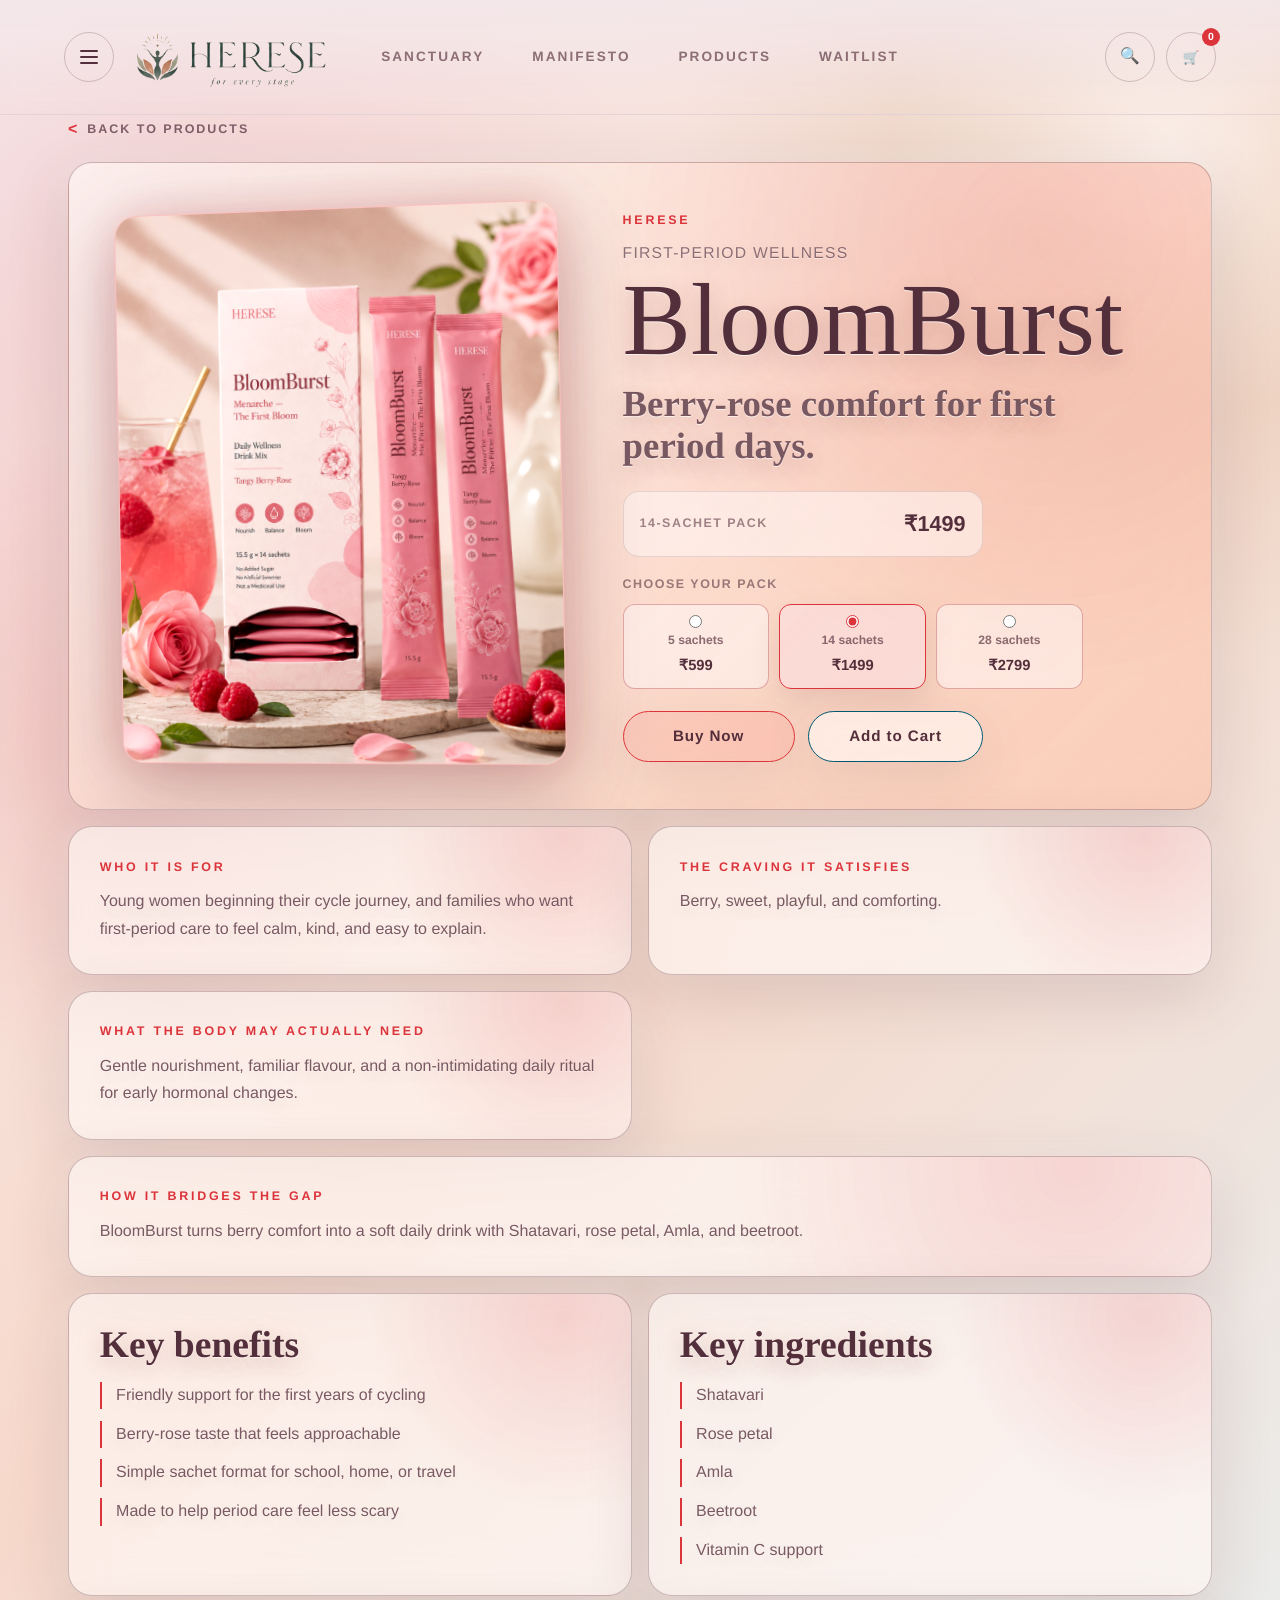
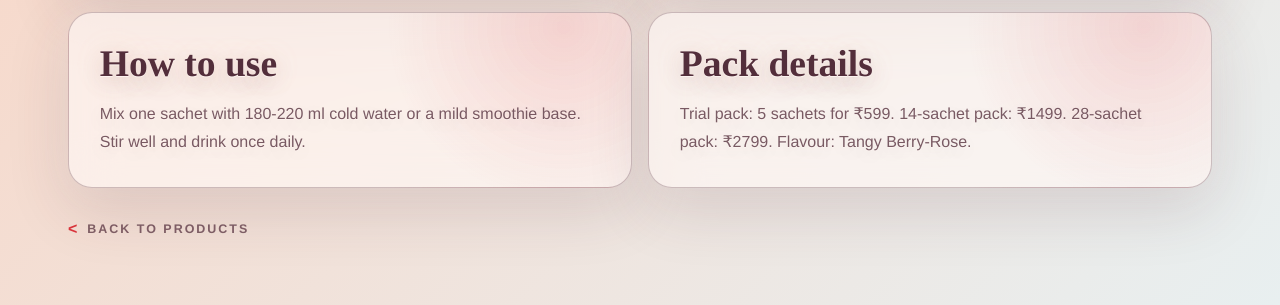
==== commit caa1f8c6: "Finalize Herese visual updates" ====
--- a/products/bloomburst.html
+++ b/products/bloomburst.html
@@ -6,7 +6,7 @@
   <title>BloomBurst | HERESE Product Detail</title>
   <meta name="description" content="BloomBurst by HERESE - first-period wellness in a gentle berry-rose daily ritual." />
   <link rel="icon" type="image/svg+xml" href="../assets/favicon.svg" />
-  <link rel="stylesheet" href="../css/index.css?v=tablet-nav-perf-20260602a" />
+  <link rel="stylesheet" href="../css/index.css?v=herese-final-20260603a" />
 </head>
 <body class="product-page" data-product="bloomburst">
   <nav id="main-nav" class="main-nav" aria-label="Primary">
@@ -95,7 +95,7 @@
     </section>
     <a class="back-to-products back-to-products--bottom" href="../index.html#lifecycle">Back to Products</a>
   </main>
-  <script src="../js/site-ui.js?v=search-scroll-lock-20260602b" defer></script>
-  <script src="../js/product-page.js?v=craving-packs-20260601a" defer></script>
+  <script src="../js/site-ui.js?v=cart-scroll-lock-20260602a" defer></script>
+  <script src="../js/product-page.js?v=cart-scroll-lock-20260602a" defer></script>
 </body>
 </html>
--- a/css/index.css
+++ b/css/index.css
@@ -84,6 +84,10 @@
 
 body.cart-open { overflow: hidden; }
 
+body {
+  text-rendering: geometricPrecision;
+}
+
 a:focus-visible,
 button:focus-visible,
 input:focus-visible {
@@ -120,7 +124,7 @@
   color: #532E3B;
   font-family: var(--font-sans);
   font-size: 0.95rem;
-  font-weight: 500;
+  font-weight: 600;
   letter-spacing: 0.06em;
   cursor: pointer;
   overflow: hidden;
@@ -184,7 +188,7 @@
   display: inline-block;
   font-family: var(--font-sans);
   font-size: clamp(0.72rem, 0.95vw, 0.84rem);
-  font-weight: 700;
+  font-weight: 800;
   letter-spacing: 0.22em;
   text-transform: uppercase;
   color: rgba(174, 15, 54, 0.82);
@@ -264,7 +268,7 @@
 .hero-headline {
   color: #3F2430;
   font-family: var(--font-serif);
-  font-weight: 300;
+  font-weight: 400;
   isolation: isolate;
   line-height: 1.15;
   margin-bottom: 1.8rem;
@@ -318,7 +322,7 @@
   box-shadow: 0 0 30px rgba(255, 247, 244, 0.34);
   display: inline-block;
   font-size: clamp(1rem, 2vw, 1.25rem);
-  font-weight: 300;
+  font-weight: 400;
   opacity: 0;
   padding: 0.55rem 1.1rem;
   transform: translateY(20px);
@@ -383,7 +387,7 @@
 .manifesto-headline {
   font-family: var(--font-serif);
   font-size: clamp(1.8rem, 4vw, 3rem);
-  font-weight: 400;
+  font-weight: 500;
   line-height: 1.25;
   margin-bottom: 2rem;
   color: #532E3B;
@@ -422,7 +426,7 @@
 .ritual-title {
   font-family: var(--font-serif);
   font-size: clamp(2rem, 4vw, 3.2rem);
-  font-weight: 400;
+  font-weight: 500;
   line-height: 1.15;
   margin-bottom: 1.2rem;
 }
@@ -430,7 +434,7 @@
 .ritual-copy p {
   color: rgba(83, 46, 59, 0.78);
   font-size: 1rem;
-  font-weight: 300;
+  font-weight: 400;
   line-height: 1.8;
 }
 
@@ -492,7 +496,7 @@
 .lifecycle-title {
   font-family: var(--font-serif);
   font-size: clamp(1.8rem, 4vw, 3rem);
-  font-weight: 400;
+  font-weight: 500;
   line-height: 1.2;
   margin-bottom: 1rem;
 }
@@ -500,7 +504,7 @@
 .lifecycle-intro {
   font-size: 1.05rem;
   color: rgba(83, 46, 59, 0.76);
-  font-weight: 300;
+  font-weight: 400;
 }
 
 .phase-panel {
@@ -683,7 +687,7 @@
   right: 20px;
   font-family: var(--font-serif);
   font-size: 5rem;
-  font-weight: 700;
+  font-weight: 800;
   color: var(--phase-color, var(--ochre));
   opacity: 0.1;
   line-height: 1;
@@ -692,7 +696,7 @@
 .phase-name {
   font-family: var(--font-serif);
   font-size: clamp(2rem, 4vw, 2.8rem);
-  font-weight: 500;
+  font-weight: 600;
   margin-bottom: 0.3rem;
   background: linear-gradient(135deg, #532E3B, var(--phase-color, #BE394F));
   -webkit-background-clip: text;
@@ -702,7 +706,7 @@
 
 .phase-stage {
   font-size: 0.8rem;
-  font-weight: 600;
+  font-weight: 700;
   letter-spacing: 0.15em;
   text-transform: uppercase;
   color: var(--phase-color, #8F3D37);
@@ -730,7 +734,7 @@
   border-radius: 30px;
   border: 1px solid rgba(83, 46, 59, 0.18);
   font-size: 0.78rem;
-  font-weight: 500;
+  font-weight: 600;
   letter-spacing: 0.04em;
   color: rgba(83, 46, 59, 0.72);
   background: rgba(238, 212, 217, 0.35);
@@ -789,14 +793,14 @@
 .product-pack-option span {
   color: rgba(83, 46, 59, 0.68);
   font-size: 0.76rem;
-  font-weight: 600;
+  font-weight: 700;
 }
 
 .phase-pack-option strong,
 .product-pack-option strong {
   color: #532E3B;
   font-size: 0.92rem;
-  font-weight: 800;
+  font-weight: 900;
 }
 
 .phase-pack-option:has(input:checked),
@@ -850,7 +854,7 @@
   font-family: var(--font-serif);
   font-size: clamp(1.95rem, 3.8vw, 3.35rem);
   font-style: italic;
-  font-weight: 520;
+  font-weight: 620;
   line-height: 1.2;
   color: #3F2430;
   text-shadow: 0 14px 42px rgba(190, 57, 79, 0.16);
@@ -858,7 +862,7 @@
 
 .transparency-title em {
   color: #005871;
-  font-weight: 600;
+  font-weight: 700;
 }
 
 .ingredient-grid {
@@ -905,7 +909,7 @@
   font-family: var(--font-serif);
   font-size: 1.48rem;
   font-style: italic;
-  font-weight: 600;
+  font-weight: 700;
   margin-bottom: 0.6rem;
   color: #3F2430;
   text-shadow: none;
@@ -915,10 +919,15 @@
   font-size: 0.98rem;
   line-height: 1.7;
   color: rgba(63, 36, 48, 0.82);
-  font-weight: 500;
+  font-weight: 600;
 }
 
 /* ─── WAITLIST ─── */
+.section--mandala {
+  min-height: clamp(560px, 76vh, 760px);
+  padding: 0;
+}
+
 .section--waitlist {
   flex-direction: column;
   min-height: auto;
@@ -953,7 +962,7 @@
   font-family: var(--font-serif);
   font-size: clamp(2rem, 4vw, 3.55rem);
   font-style: italic;
-  font-weight: 540;
+  font-weight: 640;
   line-height: 1.12;
   color: #3F2430;
   margin-bottom: 0.8rem;
@@ -964,7 +973,7 @@
   font-size: clamp(1.1rem, 1.6vw, 1.28rem);
   color: rgba(63, 36, 48, 0.82);
   margin-bottom: 2rem;
-  font-weight: 500;
+  font-weight: 600;
 }
 
 .waitlist-counter {
@@ -977,7 +986,7 @@
 .counter-number {
   font-family: var(--font-serif);
   font-size: clamp(2.5rem, 6vw, 4rem);
-  font-weight: 600;
+  font-weight: 700;
   background: linear-gradient(135deg, #DC343B, #532E3B, #005871);
   -webkit-background-clip: text;
   -webkit-text-fill-color: transparent;
@@ -1077,7 +1086,7 @@
   font-family: var(--font-serif);
   font-size: clamp(2rem, 3.9vw, 3.45rem);
   font-style: italic;
-  font-weight: 540;
+  font-weight: 640;
   line-height: 1.12;
   color: #3F2430;
   margin-bottom: 0.8rem;
@@ -1088,7 +1097,7 @@
   font-size: clamp(1.1rem, 1.6vw, 1.28rem);
   color: rgba(63, 36, 48, 0.82);
   margin-bottom: 2rem;
-  font-weight: 500;
+  font-weight: 600;
 }
 
 .gift-form { padding: 2rem; }
@@ -1129,7 +1138,7 @@
   font-family: var(--font-serif);
   font-size: clamp(2rem, 4vw, 3.55rem);
   font-style: italic;
-  font-weight: 540;
+  font-weight: 640;
   line-height: 1.12;
   color: #3F2430;
   margin-bottom: 3rem;
@@ -1168,7 +1177,7 @@
 
 .testimonial-author {
   font-size: 0.82rem;
-  font-weight: 600;
+  font-weight: 700;
   letter-spacing: 0.08em;
   color: #BE394F;
 }
@@ -1237,7 +1246,7 @@
   font-family: var(--font-serif);
   font-size: clamp(1.16rem, 2vw, 1.85rem);
   font-style: italic;
-  font-weight: 520;
+  font-weight: 620;
   letter-spacing: 0.01em;
   line-height: 1.12;
   opacity: 1;
@@ -1257,7 +1266,7 @@
   color: rgba(63, 36, 48, 0.82);
   text-decoration: none;
   font-size: clamp(0.88rem, 1.05vw, 0.98rem);
-  font-weight: 600;
+  font-weight: 700;
   letter-spacing: 0.07em;
   transition: color 0.3s;
 }
@@ -1276,7 +1285,7 @@
   background: var(--glass-bg);
   color: rgba(63, 36, 48, 0.78);
   font-size: 0.9rem;
-  font-weight: 700;
+  font-weight: 800;
   cursor: pointer;
   transition: all 0.3s;
 }
@@ -1287,7 +1296,7 @@
 .footer-disclaimer {
   color: rgba(63, 36, 48, 0.82);
   font-size: clamp(0.78rem, 1vw, 0.9rem);
-  font-weight: 600;
+  font-weight: 700;
   line-height: 1.7;
   margin: 0 auto 1rem;
   max-width: 820px;
@@ -1297,7 +1306,7 @@
 .footer-copy {
   font-size: clamp(0.78rem, 1vw, 0.9rem);
   color: rgba(63, 36, 48, 0.96);
-  font-weight: 700;
+  font-weight: 800;
   letter-spacing: 0.03em;
   opacity: 1;
   text-shadow: 0 10px 30px rgba(190, 57, 79, 0.14);
@@ -1399,7 +1408,7 @@
   color: rgba(83, 46, 59, 0.65);
   text-decoration: none;
   font-size: 0.85rem;
-  font-weight: 500;
+  font-weight: 600;
   letter-spacing: 0.15em;
   text-transform: uppercase;
   transition: all 0.3s;
@@ -1468,7 +1477,7 @@
   background: #DC343B;
   color: #fff;
   font-size: 0.65rem;
-  font-weight: 700;
+  font-weight: 800;
   min-width: 18px;
   height: 18px;
   border-radius: 10px;
@@ -1532,7 +1541,7 @@
 .cart-header h3 {
   font-family: var(--font-serif);
   font-size: 1.8rem;
-  font-weight: 400;
+  font-weight: 500;
 }
 
 .close-btn {
@@ -1609,7 +1618,7 @@
   display: flex;
   justify-content: space-between;
   font-size: 1.2rem;
-  font-weight: 500;
+  font-weight: 600;
   margin-bottom: 2rem;
 }
 
@@ -2269,7 +2278,7 @@
 
 .site-menu-links a {
   font-size: 0.86rem;
-  font-weight: 800;
+  font-weight: 900;
   letter-spacing: 0.12em;
   text-transform: uppercase;
 }
@@ -2277,7 +2286,7 @@
 .site-menu-kicker {
   color: #BE394F;
   font-size: 0.72rem;
-  font-weight: 800;
+  font-weight: 900;
   letter-spacing: 0.22em;
   text-transform: uppercase;
 }
@@ -2286,7 +2295,7 @@
 .site-search-result span {
   color: rgba(83, 46, 59, 0.58);
   font-size: 0.76rem;
-  font-weight: 700;
+  font-weight: 800;
   letter-spacing: 0.08em;
   text-transform: uppercase;
 }
@@ -2295,7 +2304,7 @@
 .site-search-result strong {
   font-family: var(--font-serif);
   font-size: 1.35rem;
-  font-weight: 500;
+  font-weight: 600;
   line-height: 1.1;
 }
 
@@ -2326,7 +2335,7 @@
   color: #532E3B;
   font-family: var(--font-serif);
   font-size: clamp(2rem, 6vw, 3.4rem);
-  font-weight: 500;
+  font-weight: 600;
   line-height: 1;
   margin-top: 0.35rem;
 }
@@ -2335,7 +2344,7 @@
   color: rgba(83, 46, 59, 0.66);
   display: block;
   font-size: 0.78rem;
-  font-weight: 800;
+  font-weight: 900;
   letter-spacing: 0.12em;
   margin-top: 1.6rem;
   text-transform: uppercase;
@@ -2460,7 +2469,7 @@
   color: rgba(83, 46, 59, 0.72);
   display: inline-flex;
   font-size: 0.78rem;
-  font-weight: 700;
+  font-weight: 800;
   gap: 0.5rem;
   letter-spacing: 0.16em;
   margin-bottom: 1.4rem;
@@ -2533,7 +2542,7 @@
   color: var(--product-accent);
   display: block;
   font-size: 0.78rem;
-  font-weight: 800;
+  font-weight: 900;
   letter-spacing: 0.22em;
   margin-bottom: 0.65rem;
   text-transform: uppercase;
@@ -2551,7 +2560,7 @@
   color: #532E3B;
   font-family: var(--font-serif);
   font-size: clamp(3.2rem, 8vw, 6.5rem);
-  font-weight: 400;
+  font-weight: 500;
   line-height: 0.88;
   margin-bottom: 1.1rem;
 }
@@ -2560,7 +2569,7 @@
   color: rgba(83, 46, 59, 0.78);
   font-family: var(--font-serif);
   font-size: clamp(1.55rem, 3vw, 2.3rem);
-  font-weight: 500;
+  font-weight: 600;
   line-height: 1.14;
   margin-bottom: 1.5rem;
 }
@@ -2581,7 +2590,7 @@
 .product-price-row span {
   color: rgba(83, 46, 59, 0.56);
   font-size: 0.78rem;
-  font-weight: 700;
+  font-weight: 800;
   letter-spacing: 0.12em;
   text-transform: uppercase;
 }
@@ -2600,7 +2609,7 @@
   color: rgba(83, 46, 59, 0.58);
   display: block;
   font-size: 0.78rem;
-  font-weight: 800;
+  font-weight: 900;
   letter-spacing: 0.12em;
   margin-bottom: 0.55rem;
   text-transform: uppercase;
@@ -2647,7 +2656,7 @@
   color: #532E3B;
   font-family: var(--font-serif);
   font-size: clamp(1.7rem, 3vw, 2.35rem);
-  font-weight: 500;
+  font-weight: 600;
   line-height: 1.1;
   margin-bottom: 1rem;
 }
@@ -2711,3 +2720,76 @@
     width: 100%;
   }
 }
+
+/* Final definition pass */
+body,
+button,
+input,
+textarea,
+select {
+  font-weight: 450;
+  text-rendering: geometricPrecision;
+}
+
+.hero-headline,
+.manifesto-text h2,
+.ritual-copy h2,
+.lifecycle-header h2,
+.transparency-header h2,
+.waitlist-content h2,
+.gift-content h2,
+.testimonials-content h2,
+.footer-content h2,
+.product-detail-title,
+.product-headline,
+.product-info-card h2,
+.site-search-header h2 {
+  text-shadow:
+    0 1px 0 rgba(255, 247, 244, 0.82),
+    0 8px 22px rgba(83, 46, 59, 0.2),
+    0 0 28px rgba(255, 190, 159, 0.22);
+}
+
+.hero-sub,
+.manifesto-text p,
+.ritual-copy p,
+.lifecycle-header p,
+.phase-content p,
+.ingredient-card p,
+.waitlist-content p,
+.gift-content p,
+.testimonial-bubble p,
+.footer-content p,
+.product-info-card p,
+.product-detail-list,
+.product-stage,
+.site-menu-product span,
+.site-search-result span {
+  text-shadow:
+    0 1px 0 rgba(255, 247, 244, 0.6),
+    0 5px 18px rgba(83, 46, 59, 0.13);
+}
+
+.glass-card,
+.phase-content,
+.ingredient-card,
+.testimonial-bubble,
+.product-detail-hero,
+.product-info-card,
+.site-menu-panel,
+.site-search-panel,
+.cart-drawer {
+  border-color: rgba(83, 46, 59, 0.28);
+  box-shadow:
+    0 20px 62px rgba(83, 46, 59, 0.16),
+    0 0 28px rgba(255, 247, 244, 0.3);
+}
+
+.ritual-image,
+.phase-product-floater,
+.product-image-frame {
+  filter:
+    contrast(1.06)
+    saturate(1.04)
+    drop-shadow(0 18px 38px rgba(83, 46, 59, 0.17));
+}
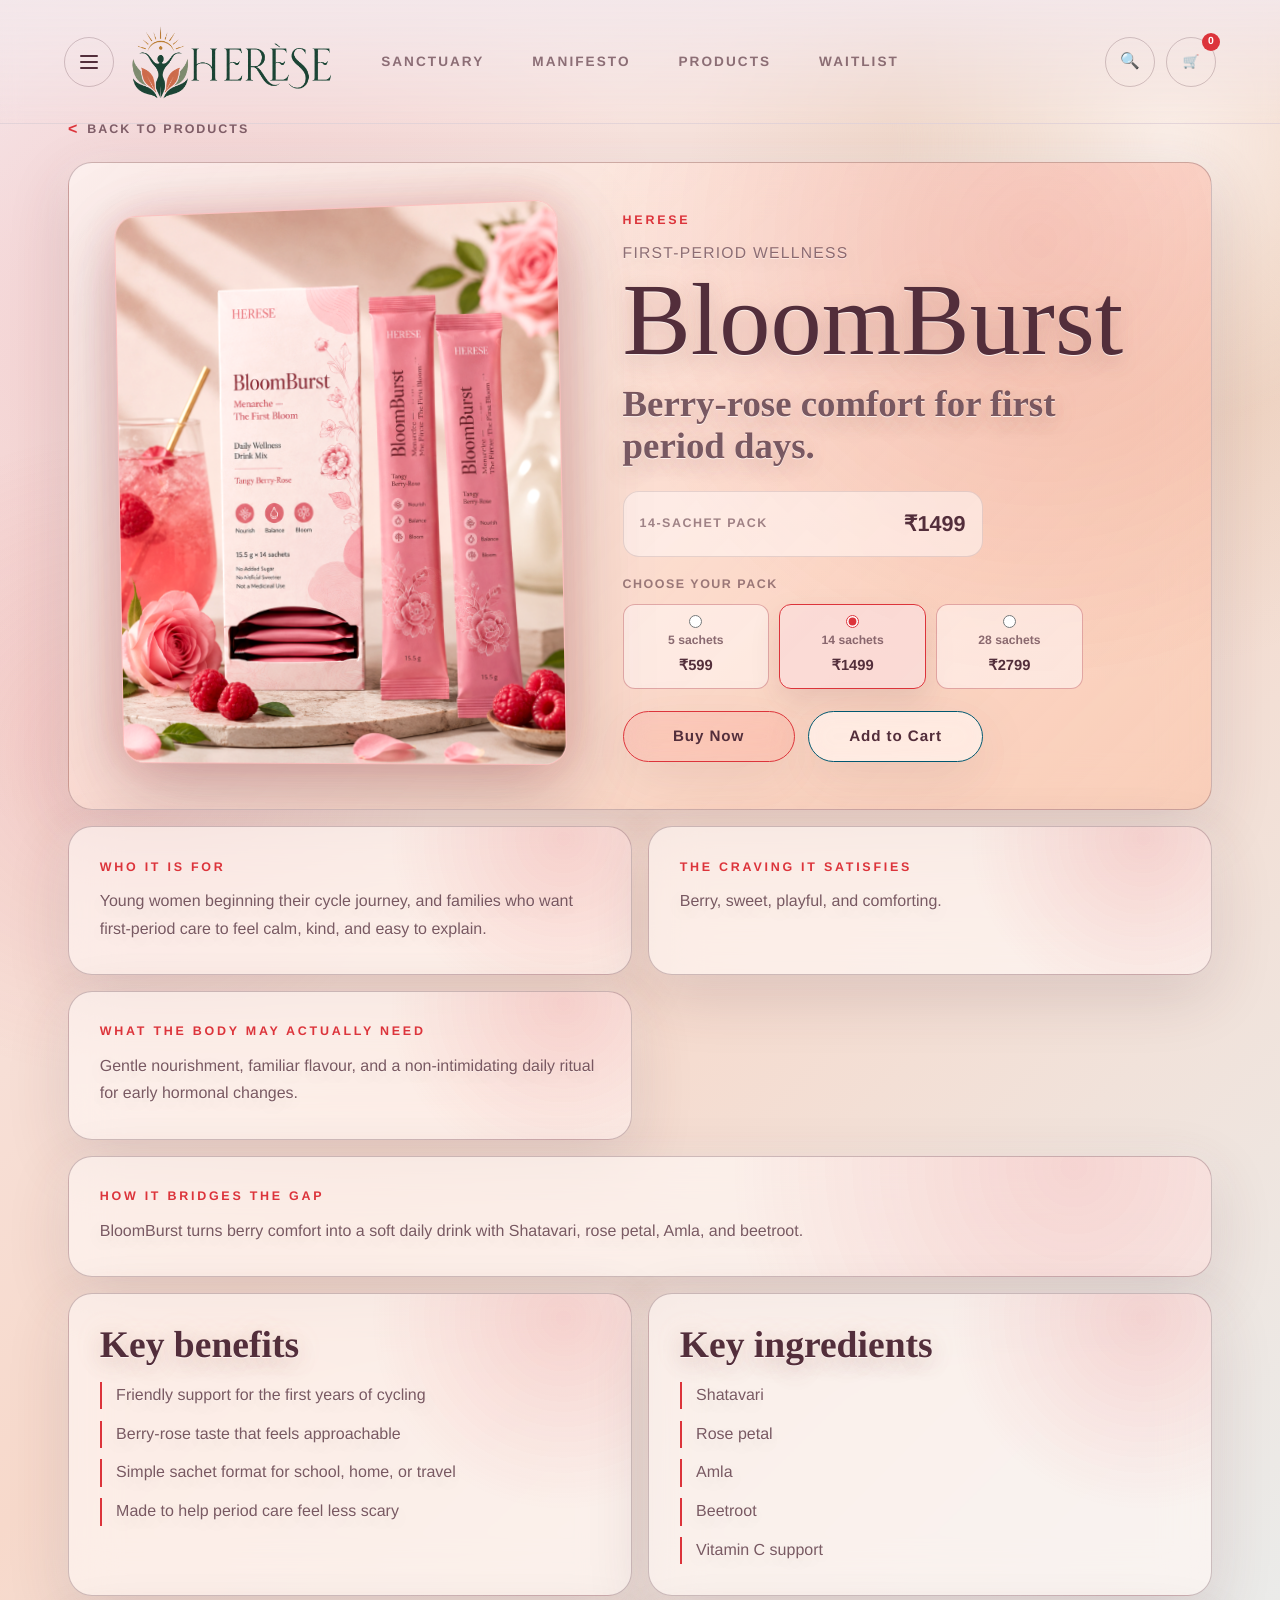
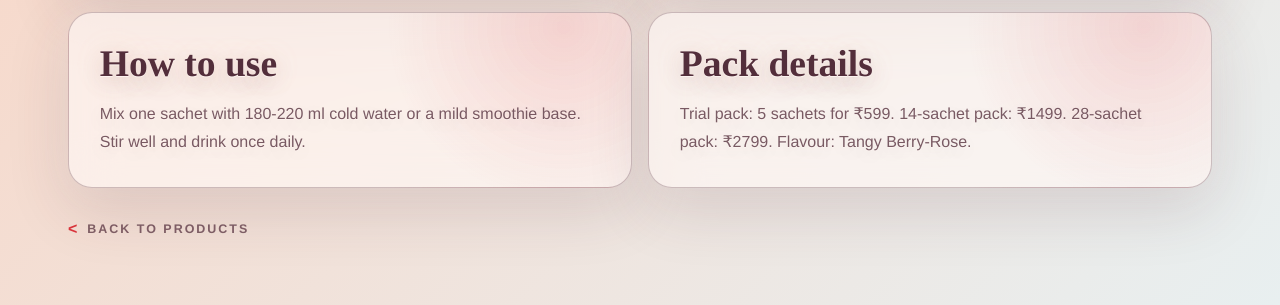
==== commit d546d71b: "Update Herese logo assets" ====
--- a/products/bloomburst.html
+++ b/products/bloomburst.html
@@ -6,12 +6,12 @@
   <title>BloomBurst | HERESE Product Detail</title>
   <meta name="description" content="BloomBurst by HERESE - first-period wellness in a gentle berry-rose daily ritual." />
   <link rel="icon" type="image/svg+xml" href="../assets/favicon.svg" />
-  <link rel="stylesheet" href="../css/index.css?v=herese-final-20260603a" />
+  <link rel="stylesheet" href="../css/index.css?v=herese-logo-upload-20260603a" />
 </head>
 <body class="product-page" data-product="bloomburst">
   <nav id="main-nav" class="main-nav" aria-label="Primary">
     <a class="nav-logo" href="../index.html#hero" aria-label="HERESE home">
-      <img src="../assets/herese_horizontal_no_bg.png?v=herese-png-20260601a" alt="HERESE for every stage" class="nav-logo-img" width="625" height="191" decoding="async" fetchpriority="high" />
+      <img src="../assets/herese-logo-nav.png?v=herese-logo-upload-20260603a" alt="HERESE Breathe. Pause. Become." class="nav-logo-img" width="1466" height="538" decoding="async" fetchpriority="high" />
     </a>
     <div class="nav-links">
       <a href="../index.html#hero">Sanctuary</a>
--- a/css/index.css
+++ b/css/index.css
@@ -1392,7 +1392,9 @@
 .nav-logo-img {
   flex: 0 0 auto;
   height: auto;
-  width: clamp(172px, 17vw, 264px);
+  max-height: 86px;
+  object-fit: contain;
+  width: clamp(170px, 16vw, 232px);
 }
 
 .nav-links {
@@ -2137,7 +2139,7 @@
   .glass-card { padding: 4.5rem; }
   .ritual-title { font-size: 3.8rem; }
   .phase-name { font-size: 3.2rem; }
-  .nav-logo-img { width: 304px; }
+  .nav-logo-img { width: 272px; }
   .nav-links a { font-size: 1rem; }
 }
 
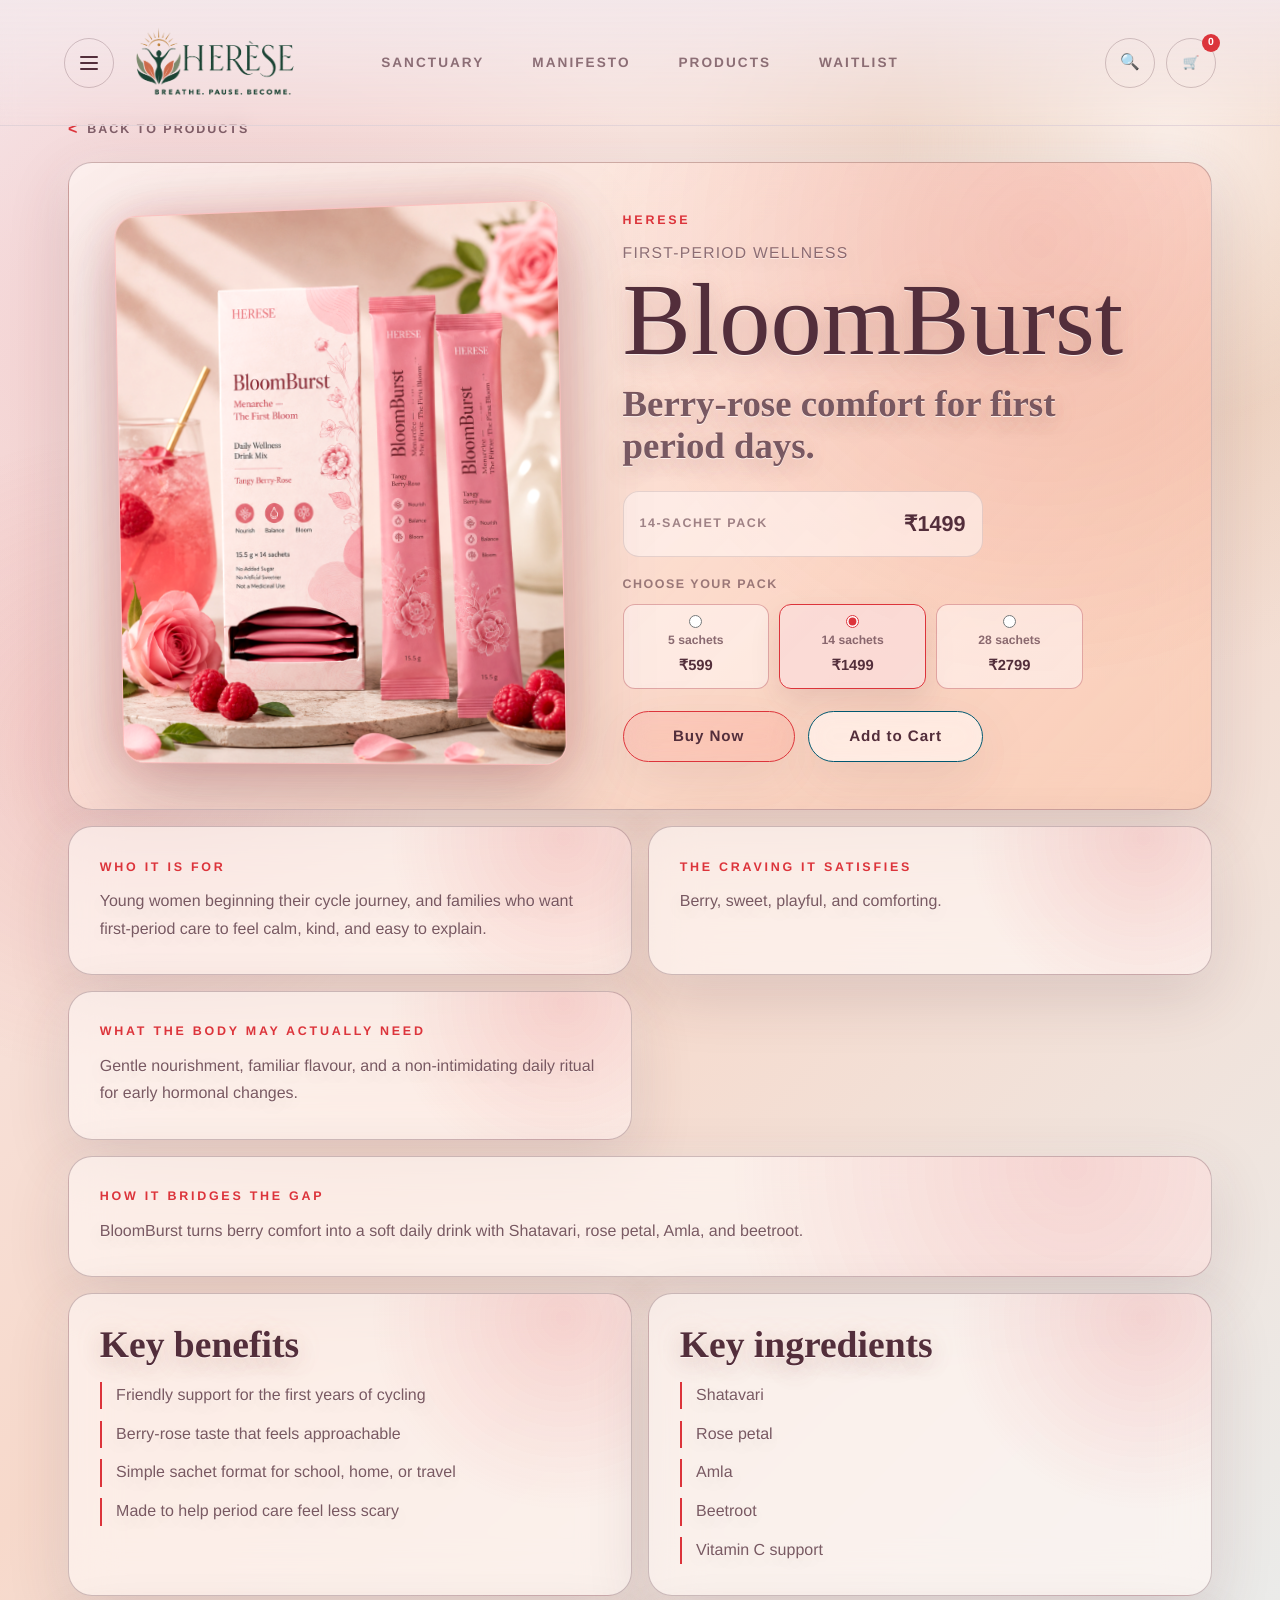
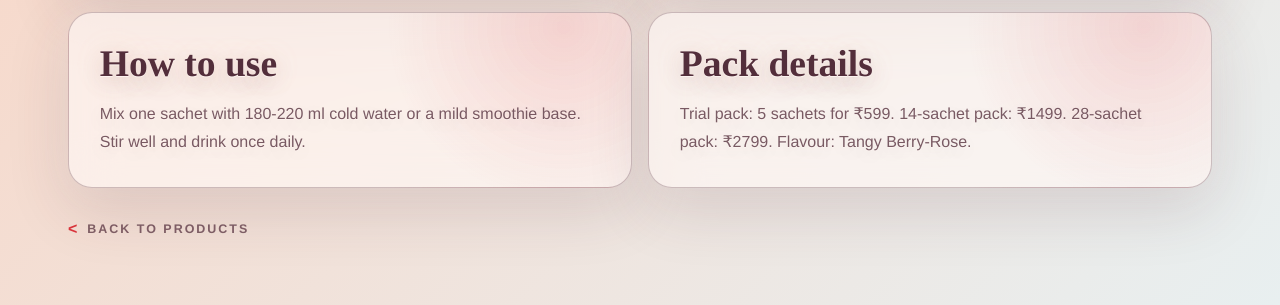
==== commit 8d8bc605: "Use complete Herese logo in header" ====
--- a/products/bloomburst.html
+++ b/products/bloomburst.html
@@ -6,12 +6,12 @@
   <title>BloomBurst | HERESE Product Detail</title>
   <meta name="description" content="BloomBurst by HERESE - first-period wellness in a gentle berry-rose daily ritual." />
   <link rel="icon" type="image/svg+xml" href="../assets/favicon.svg" />
-  <link rel="stylesheet" href="../css/index.css?v=herese-logo-upload-20260603a" />
+  <link rel="stylesheet" href="../css/index.css?v=herese-logo-complete-20260603a" />
 </head>
 <body class="product-page" data-product="bloomburst">
   <nav id="main-nav" class="main-nav" aria-label="Primary">
     <a class="nav-logo" href="../index.html#hero" aria-label="HERESE home">
-      <img src="../assets/herese-logo-nav.png?v=herese-logo-upload-20260603a" alt="HERESE Breathe. Pause. Become." class="nav-logo-img" width="1466" height="538" decoding="async" fetchpriority="high" />
+      <img src="../assets/herese-logo-complete.png?v=herese-logo-complete-20260603a" alt="HERESE Breathe. Pause. Become." class="nav-logo-img" width="1535" height="700" decoding="async" fetchpriority="high" />
     </a>
     <div class="nav-links">
       <a href="../index.html#hero">Sanctuary</a>
--- a/css/index.css
+++ b/css/index.css
@@ -1392,9 +1392,8 @@
 .nav-logo-img {
   flex: 0 0 auto;
   height: auto;
-  max-height: 86px;
   object-fit: contain;
-  width: clamp(170px, 16vw, 232px);
+  width: clamp(156px, 13.2vw, 210px);
 }
 
 .nav-links {
@@ -2139,7 +2138,7 @@
   .glass-card { padding: 4.5rem; }
   .ritual-title { font-size: 3.8rem; }
   .phase-name { font-size: 3.2rem; }
-  .nav-logo-img { width: 272px; }
+  .nav-logo-img { width: 210px; }
   .nav-links a { font-size: 1rem; }
 }
 
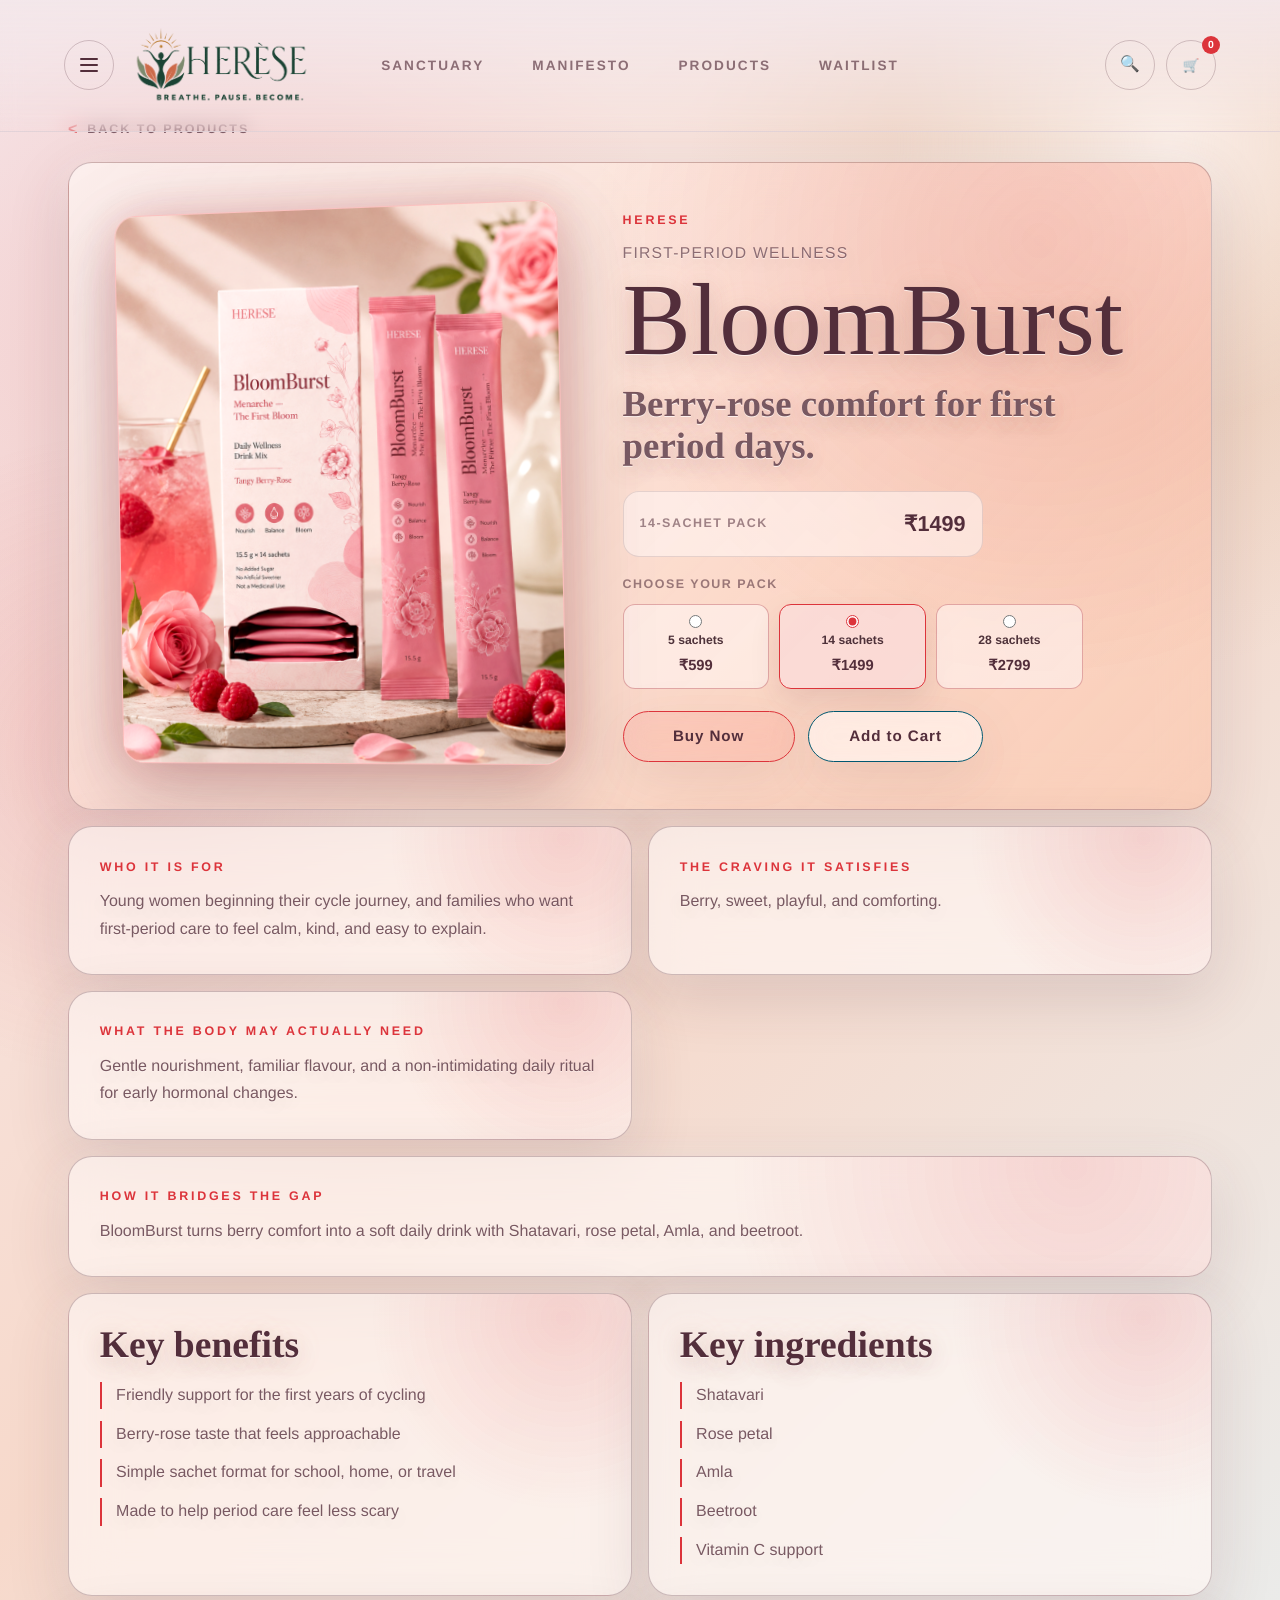
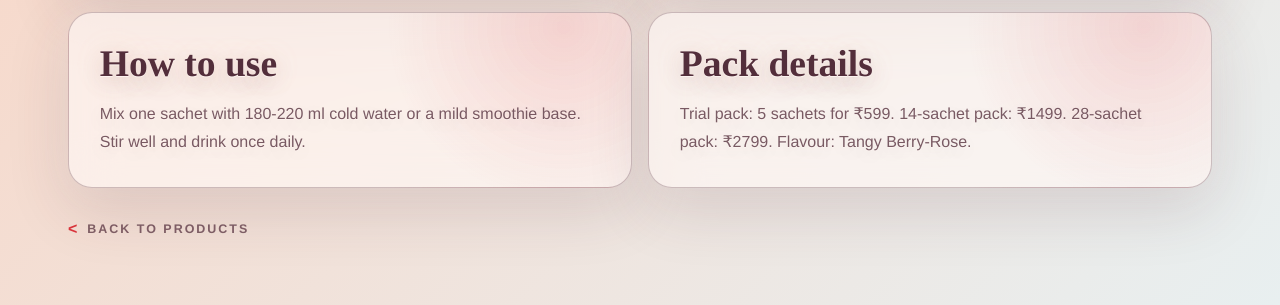
==== commit 4c6959d6: "Improve lifecycle readability and visual handoff" ====
--- a/products/bloomburst.html
+++ b/products/bloomburst.html
@@ -6,7 +6,7 @@
   <title>BloomBurst | HERESE Product Detail</title>
   <meta name="description" content="BloomBurst by HERESE - first-period wellness in a gentle berry-rose daily ritual." />
   <link rel="icon" type="image/svg+xml" href="../assets/favicon.svg" />
-  <link rel="stylesheet" href="../css/index.css?v=herese-logo-complete-20260603a" />
+  <link rel="stylesheet" href="../css/index.css?v=text-readability-20260604a" />
 </head>
 <body class="product-page" data-product="bloomburst">
   <nav id="main-nav" class="main-nav" aria-label="Primary">
--- a/css/index.css
+++ b/css/index.css
@@ -45,7 +45,7 @@
   --font-sans: 'Inter', -apple-system, sans-serif;
 
   /* Spacing */
-  --section-pad: clamp(4rem, 10vh, 8rem);
+  --section-pad: clamp(3rem, 7vh, 5.75rem);
   --content-max: 1200px;
 
   /* Transitions */
@@ -376,7 +376,7 @@
 /* ─── MANIFESTO ─── */
 .section--manifesto {
   min-height: auto;
-  padding-top: clamp(2rem, 5vh, 4.5rem);
+  padding-top: clamp(1.2rem, 3vh, 2.6rem);
 }
 
 .manifesto-content {
@@ -406,8 +406,8 @@
 /* ─── PRODUCT RITUAL ─── */
 .section--ritual {
   min-height: auto;
-  padding-top: var(--section-pad);
-  padding-bottom: var(--section-pad);
+  padding-top: clamp(2.4rem, 5.5vh, 4.8rem);
+  padding-bottom: clamp(2.4rem, 5.5vh, 4.8rem);
 }
 
 .ritual-content {
@@ -490,7 +490,7 @@
 .lifecycle-header {
   text-align: center;
   max-width: 700px;
-  margin: 0 auto 4rem;
+  margin: 0 auto 2.8rem;
 }
 
 .lifecycle-title {
@@ -508,13 +508,13 @@
 }
 
 .phase-panel {
-  min-height: 60vh;
+  min-height: 54vh;
   display: flex;
   align-items: center;
   justify-content: center;
   gap: clamp(1.25rem, 4vw, 4rem);
   perspective: 1200px;
-  padding: 2rem clamp(1rem, 5vw, 4rem);
+  padding: 1.4rem clamp(1rem, 5vw, 4rem);
   width: 100%;
   max-width: var(--content-max);
   margin: 0 auto;
@@ -822,7 +822,7 @@
   flex-direction: column;
   min-height: auto;
   overflow: hidden;
-  padding-top: calc(var(--section-pad) + 2rem);
+  padding-top: calc(var(--section-pad) + 1.1rem);
   padding-bottom: var(--section-pad);
   position: relative;
   isolation: isolate;
@@ -1393,7 +1393,7 @@
   flex: 0 0 auto;
   height: auto;
   object-fit: contain;
-  width: clamp(156px, 13.2vw, 210px);
+  width: clamp(168px, 14.2vw, 226px);
 }
 
 .nav-links {
@@ -1650,7 +1650,7 @@
 @media (max-width: 1180px) {
   :root {
     --content-max: min(100% - 2rem, 980px);
-    --section-pad: clamp(3.5rem, 8vh, 6rem);
+    --section-pad: clamp(2.8rem, 6vh, 4.75rem);
   }
 
   html,
@@ -1680,7 +1680,7 @@
   }
 
   .phase-panel {
-    min-height: 54vh;
+    min-height: 50vh;
     padding-inline: clamp(1.2rem, 4vw, 2.6rem);
   }
 
@@ -1711,7 +1711,7 @@
   }
 
   .nav-logo-img {
-    width: clamp(118px, 15vw, 154px);
+    width: clamp(126px, 15.5vw, 166px);
   }
 
   .nav-links {
@@ -1774,7 +1774,7 @@
 @media (max-width: 768px) {
   :root {
     --content-max: calc(100vw - 1.5rem);
-    --section-pad: clamp(3rem, 8vh, 5rem);
+    --section-pad: clamp(2.5rem, 6vh, 4rem);
   }
 
   .main-nav {
@@ -1783,7 +1783,7 @@
   }
 
   .nav-logo-img {
-    width: 164px;
+    width: 172px;
   }
 
   .nav-icon-btn,
@@ -1794,7 +1794,7 @@
 
   .section {
     min-height: auto;
-    padding: clamp(3rem, 8vh, 5rem) clamp(0.9rem, 4.5vw, 1.4rem);
+    padding: clamp(2.5rem, 6vh, 4rem) clamp(0.9rem, 4.5vw, 1.4rem);
   }
 
   .section--hero {
@@ -1879,7 +1879,7 @@
   }
 
   .section--lifecycle {
-    padding-top: clamp(3rem, 8vh, 4.5rem);
+    padding-top: clamp(2.4rem, 6vh, 3.8rem);
   }
 
   .lifecycle-header {
@@ -1891,7 +1891,7 @@
     flex-direction: column;
     gap: 1.25rem;
     min-height: auto;
-    padding: clamp(2rem, 8vh, 4rem) 0;
+    padding: clamp(1.6rem, 5.5vh, 3rem) 0;
   }
 
   .phase-panel:nth-of-type(even),
@@ -2040,7 +2040,7 @@
   }
 
   .nav-logo-img {
-    width: 144px;
+    width: 152px;
   }
 
   .nav-icon-btn,
@@ -2131,14 +2131,14 @@
 @media (min-width: 1600px) {
   :root {
     --content-max: 1600px;
-    --section-pad: 12rem;
+    --section-pad: 7rem;
   }
   .hero-headline .line { font-size: clamp(3rem, 6vw, 5.5rem); }
   .hero-sub { font-size: 1.4rem; max-width: 800px; }
   .glass-card { padding: 4.5rem; }
   .ritual-title { font-size: 3.8rem; }
   .phase-name { font-size: 3.2rem; }
-  .nav-logo-img { width: 210px; }
+  .nav-logo-img { width: 226px; }
   .nav-links a { font-size: 1rem; }
 }
 
@@ -2751,6 +2751,47 @@
     0 0 28px rgba(255, 190, 159, 0.22);
 }
 
+.manifesto-headline,
+.ritual-title,
+.lifecycle-title,
+.transparency-title,
+.waitlist-title,
+.gift-title,
+.testimonials-title,
+.footer-title {
+  color: #351923;
+}
+
+.manifesto-text p,
+.ritual-copy p,
+.ritual-point,
+.lifecycle-intro,
+.phase-desc,
+.ingredient-card p,
+.waitlist-content p,
+.gift-content p,
+.testimonial-bubble p,
+.footer-content p {
+  color: rgba(53, 25, 35, 0.9);
+}
+
+.manifesto-text strong,
+.ingredient-tag,
+.phase-pack-option span,
+.product-pack-option span {
+  color: rgba(53, 25, 35, 0.88);
+}
+
+.phase-stage,
+.phase-flavor {
+  opacity: 1;
+}
+
+.lifecycle-header {
+  position: relative;
+  z-index: 3;
+}
+
 .hero-sub,
 .manifesto-text p,
 .ritual-copy p,
